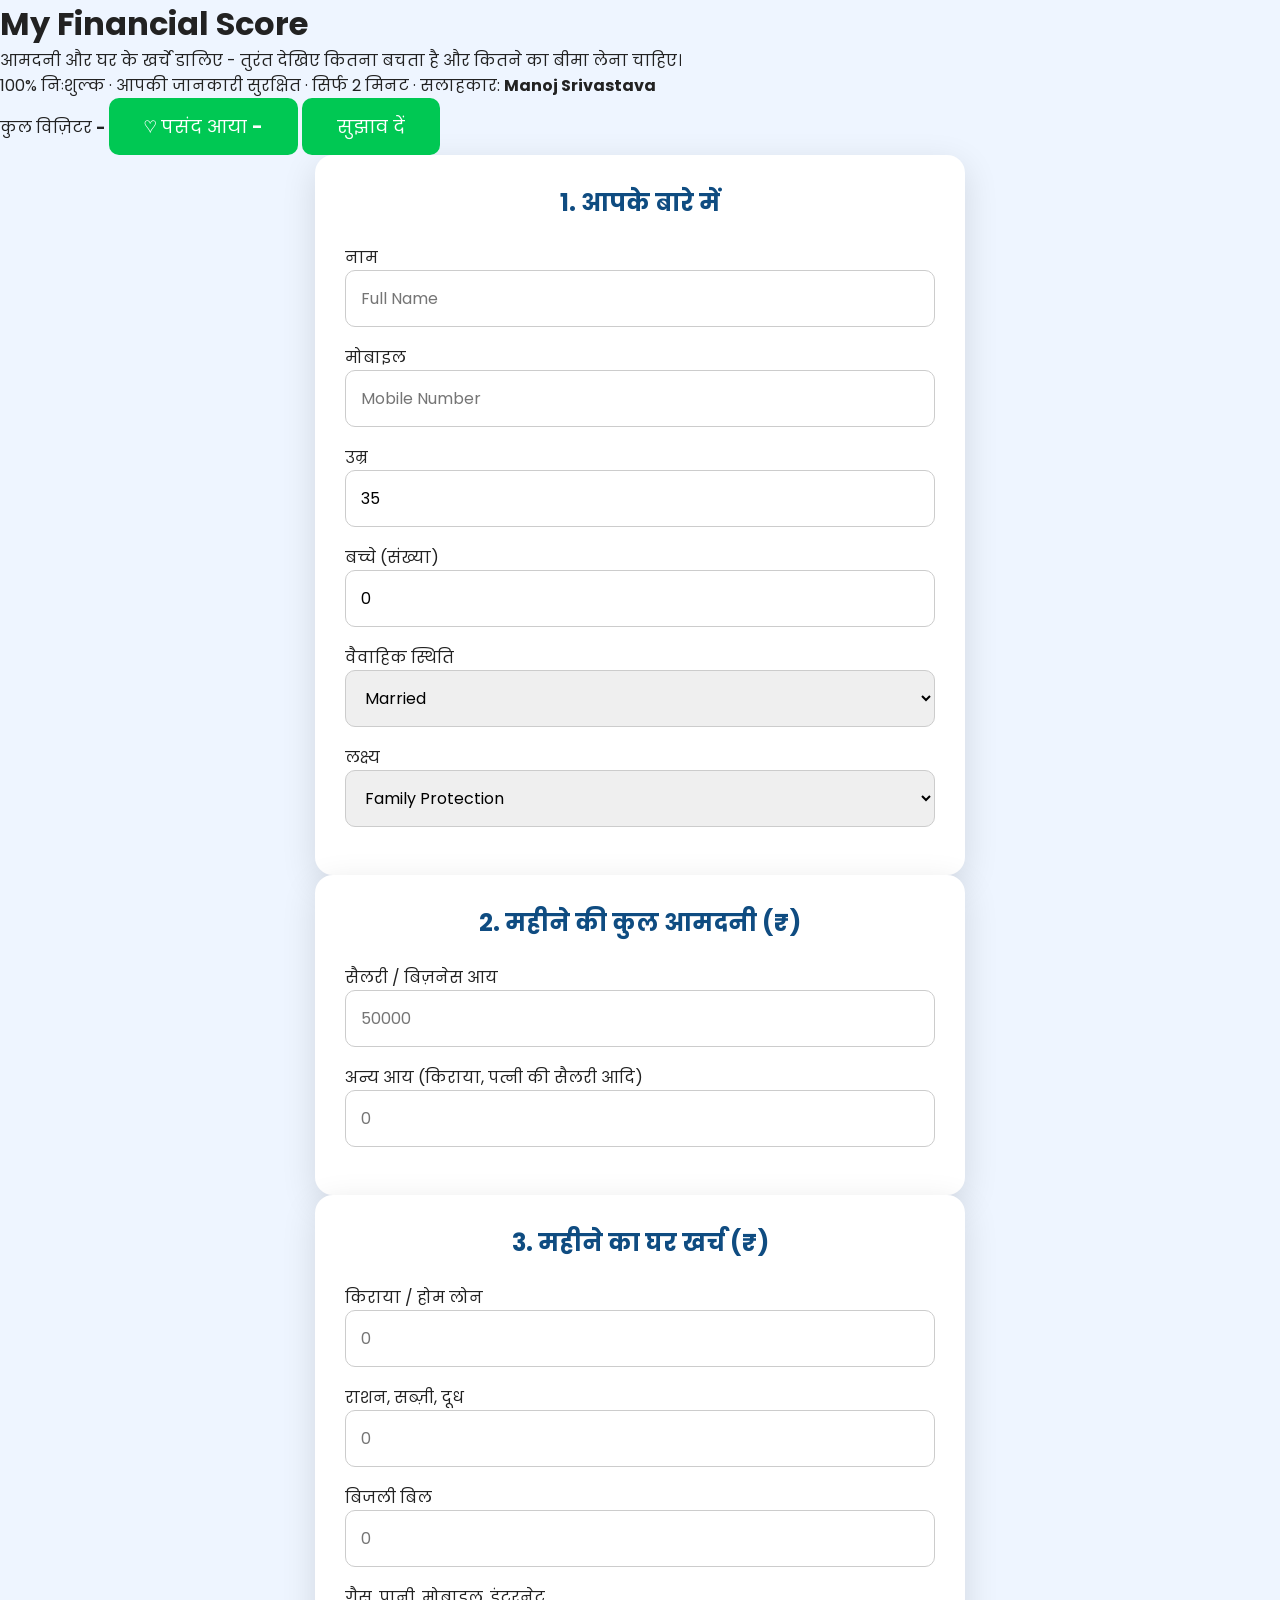
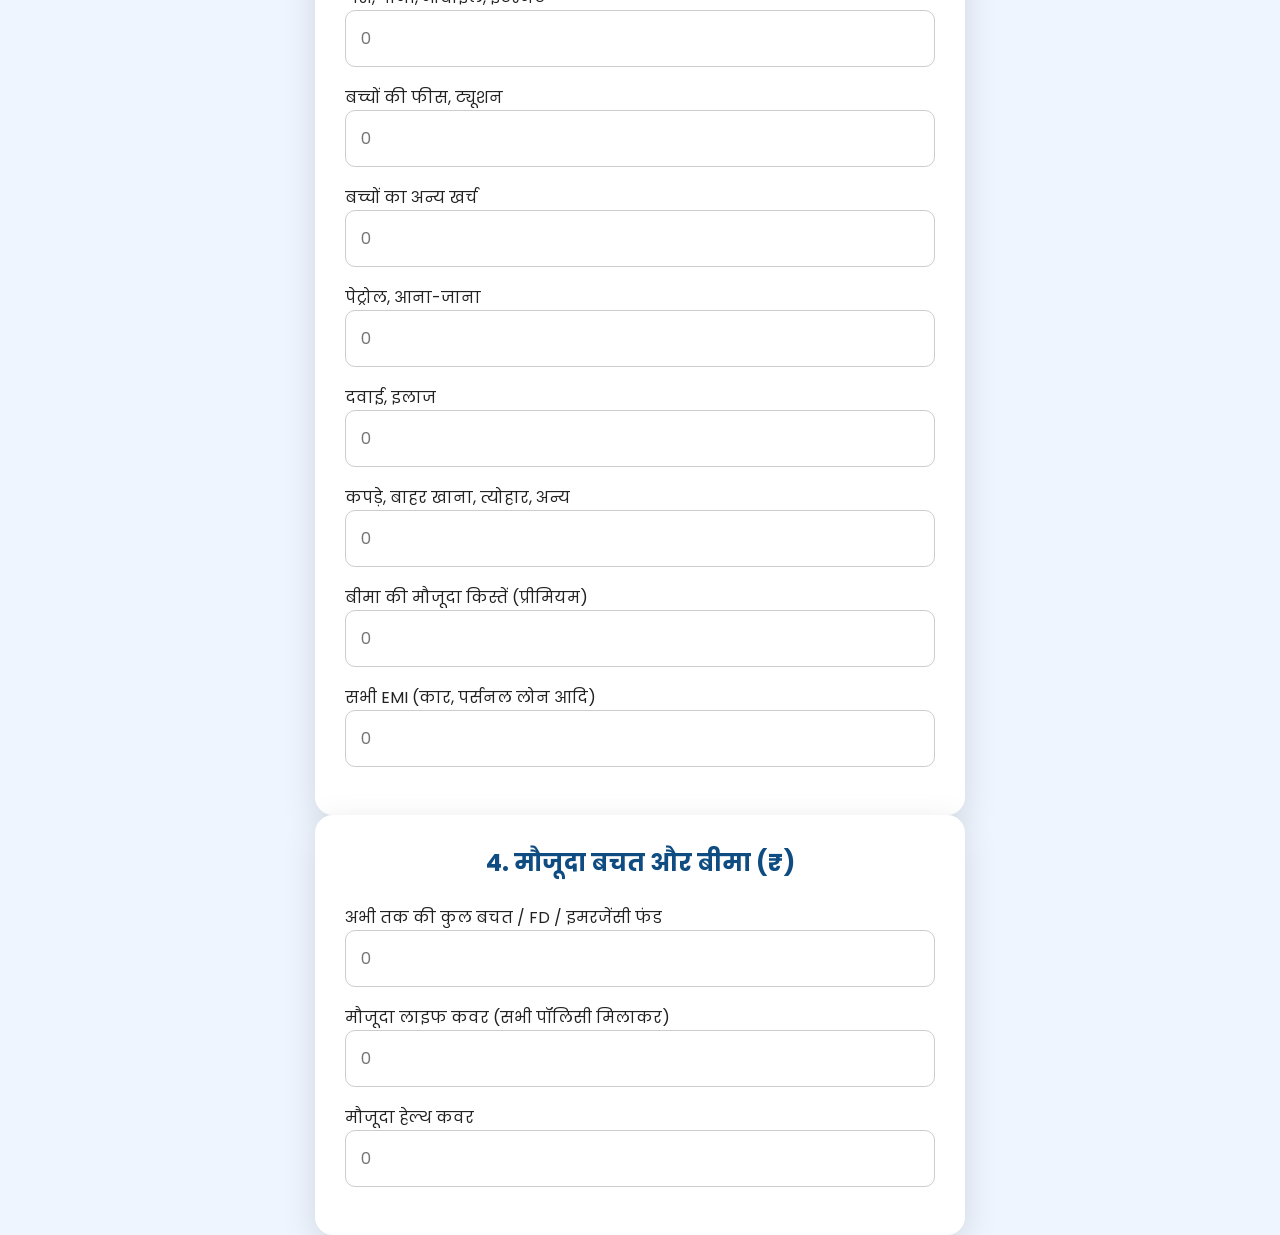
==== index.html @ 3afbc586 "Update index.html" ====
<!DOCTYPE html>
<html lang="hi">
<head>
<!-- Google Tag Manager -->
<script>(function(w,d,s,l,i){w[l]=w[l]||[];w[l].push({'gtm.start':
new Date().getTime(),event:'gtm.js'});var f=d.getElementsByTagName(s)[0],
j=d.createElement(s),dl=l!='dataLayer'?'&l='+l:'';j.async=true;j.src=
'https://www.googletagmanager.com/gtm.js?id='+i+dl;f.parentNode.insertBefore(j,f);
})(window,document,'script','dataLayer','GTM-PJG57GTJ');</script>
<!-- End Google Tag Manager -->
<meta charset="UTF-8">
<meta name="viewport" content="width=device-width, initial-scale=1.0">
<title>Family Budget &amp; Insurance Calculator | MyFinancialScore | Free Financial Score</title>
<meta name="description" content="Free family budget and insurance calculator. Enter income and monthly expenses to instantly see your savings, financial score and how much insurance cover you need.">
<meta name="keywords" content="Financial Score Calculator, Family Budget Calculator, Insurance Calculator, Term Insurance Cover, LIC Advisor, Manoj Srivastava, MyFinancialScore">
<meta name="author" content="Manoj Srivastava">
<meta name="robots" content="index,follow">
<link rel="canonical" href="https://manojkumarsrivastava.github.io/MyFinancialScore/">
<link rel="icon" type="image/x-icon" href="favicon.ico">
<link rel="apple-touch-icon" href="favicon-192.png">
<link rel="manifest" href="manifest.json">
<meta name="theme-color" content="#0B3D91">
<meta property="og:title" content="MyFinancialScore | Family Budget &amp; Insurance Calculator">
<meta property="og:description" content="आमदनी और खर्चे डालिए - तुरंत जानिए कितना बचता है और कितने का बीमा लेना चाहिए।">
<meta property="og:image" content="https://manojkumarsrivastava.github.io/MyFinancialScore/preview.jpg">
<meta property="og:url" content="https://manojkumarsrivastava.github.io/MyFinancialScore/">
<meta property="og:type" content="website">
<meta name="twitter:card" content="summary_large_image">
<meta name="twitter:title" content="MyFinancialScore">
<meta name="twitter:description" content="Know your Financial Score instantly">
<meta name="twitter:image" content="https://manojkumarsrivastava.github.io/MyFinancialScore/preview.jpg">
<link rel="stylesheet" href="style.css">
<link rel="preconnect" href="https://fonts.googleapis.com">
<link rel="preconnect" href="https://fonts.gstatic.com" crossorigin>
<link href="https://fonts.googleapis.com/css2?family=Poppins:wght@400;500;600;700&display=swap" rel="stylesheet">
<script type="application/ld+json">
{"@context":"https://schema.org","@type":"WebSite","name":"MyFinancialScore","url":"https://manojkumarsrivastava.github.io/MyFinancialScore/","description":"Family budget and insurance calculator with instant financial score.","publisher":{"@type":"Person","name":"Manoj Srivastava"}}
</script>
</head>
<body>
<noscript><iframe src="https://www.googletagmanager.com/ns.html?id=GTM-PJG57GTJ" height="0" width="0" style="display:none;visibility:hidden"></iframe></noscript>

<header class="top">
  <div class="wrap">
    <h1>My Financial Score</h1>
    <p>आमदनी और घर के खर्चे डालिए - तुरंत देखिए कितना बचता है और कितने का बीमा लेना चाहिए।</p>
    <p class="trust">100% निःशुल्क · आपकी जानकारी सुरक्षित · सिर्फ 2 मिनट · सलाहकार: <b id="advisorHeroName">Manoj Srivastava</b></p>
    <div class="stats">
      <span class="pill" title="कुल विज़िटर"><i class="dot"></i>कुल विज़िटर <b id="visitCount">-</b></span>
      <button type="button" class="pill like" id="likeBtn" aria-pressed="false"><span id="likeIcon">♡</span> पसंद आया <b id="likeCount">-</b></button>
      <button type="button" class="pill" id="sugBtn" aria-expanded="false" aria-controls="sugBox">सुझाव दें</button>
    </div>
    <div class="sug" id="sugBox" hidden>
      <textarea id="sugText" rows="3" placeholder="आपका सुझाव या सुधार की बात लिखिए..."></textarea>
      <button type="button" class="btn" id="sugSend">WhatsApp पर सुझाव भेजें</button>
    </div>
  </div>
</header>

<main class="wrap grid">
  <section class="inputs" aria-label="Calculator">

    <div class="card">
      <h2>1. आपके बारे में</h2>
      <div class="row2">
        <label>नाम<input type="text" id="name" placeholder="Full Name"></label>
        <label>मोबाइल<input type="tel" id="mobile" placeholder="Mobile Number" inputmode="numeric"></label>
        <label>उम्र<input type="number" id="age" class="calc" placeholder="30" min="18" max="70" value="35"></label>
        <label>बच्चे (संख्या)<input type="number" id="children" class="calc" min="0" max="10" value="0"></label>
        <label>वैवाहिक स्थिति
          <select id="married" class="calc"><option value="Married">Married</option><option value="Unmarried">Unmarried</option></select>
        </label>
        <label>लक्ष्य
          <select id="goal">
            <option>Family Protection</option><option>Child Education</option><option>Retirement</option><option>Wealth Creation</option><option>Tax Saving</option>
          </select>
        </label>
      </div>
    </div>

    <div class="card">
      <h2>2. महीने की कुल आमदनी (₹)</h2>
      <div class="row2">
        <label>सैलरी / बिज़नेस आय<input type="number" id="income" class="calc" inputmode="numeric" placeholder="50000"></label>
        <label>अन्य आय (किराया, पत्नी की सैलरी आदि)<input type="number" id="income2" class="calc" inputmode="numeric" placeholder="0"></label>
      </div>
    </div>

    <div class="card">
      <h2>3. महीने का घर खर्च (₹)</h2>
      <div class="row2">
        <label>किराया / होम लोन<input type="number" class="calc exp" placeholder="0"></label>
        <label>राशन, सब्ज़ी, दूध<input type="number" class="calc exp" placeholder="0"></label>
        <label>बिजली बिल<input type="number" class="calc exp" placeholder="0"></label>
        <label>गैस, पानी, मोबाइल, इंटरनेट<input type="number" class="calc exp" placeholder="0"></label>
        <label>बच्चों की फीस, ट्यूशन<input type="number" class="calc exp" placeholder="0"></label>
        <label>बच्चों का अन्य खर्च<input type="number" class="calc exp" placeholder="0"></label>
        <label>पेट्रोल, आना-जाना<input type="number" class="calc exp" placeholder="0"></label>
        <label>दवाई, इलाज<input type="number" class="calc exp" placeholder="0"></label>
        <label>कपड़े, बाहर खाना, त्योहार, अन्य<input type="number" class="calc exp" placeholder="0"></label>
        <label>बीमा की मौजूदा किस्तें (प्रीमियम)<input type="number" class="calc exp" id="curPremium" placeholder="0"></label>
        <label class="emi">सभी EMI (कार, पर्सनल लोन आदि)<input type="number" id="emi" class="calc exp" placeholder="0"></label>
      </div>
    </div>

    <div class="card">
      <h2>4. मौजूदा बचत और बीमा (₹)</h2>
      <div class="row2">
        <label>अभी तक की कुल बचत / FD / इमरजेंसी फंड<input type="number" id="savings" class="calc" placeholder="0"></label>
        <label>मौजूदा लाइफ कवर (सभी पॉलिसी मिलाकर)<input type="number" id="curCover" class="calc" placeholder="0"></label>
        <label>मौजूदा हेल्थ कवर<input type="number" id="curHealth" class="calc" placeholder="0"></label>
      </div>
    </div>
  </section>

  <aside class="result" id="result" aria-live="polite">
    <div class="panel">
      <p class="lbl">हर महीने बचत (आमदनी - खर्च)</p>
      <p class="big" id="surplus">₹0</p>
      <p class="sub" id="surplusSub">आमदनी डालते ही यहाँ तुरंत नतीजा दिखेगा</p>

      <div class="bar"><span id="barExp"></span><span id="barEmi"></span><span id="barSave"></span></div>
      <ul class="legend">
        <li><i class="d1"></i>खर्च <b id="pExp">0%</b></li>
        <li><i class="d2"></i>EMI <b id="pEmi">0%</b></li>
        <li><i class="d3"></i>बचत <b id="pSave">0%</b></li>
      </ul>

      <div class="score">
        <div class="ring"><svg viewBox="0 0 120 120"><circle cx="60" cy="60" r="52" class="bg"/><circle cx="60" cy="60" r="52" class="fg" id="ring"/></svg><b id="score">0</b></div>
        <div><p class="lbl">Financial Score</p><p id="grade" class="gr">-</p></div>
      </div>

      <h3>आपके लिए सुझाव</h3>
      <dl class="rec">
        <div><dt>Term (लाइफ) कवर ज़रूरी</dt><dd id="needCover">-</dd></div>
        <div><dt>इसमें और लेना बाकी</dt><dd id="gapCover">-</dd></div>
        <div><dt>हेल्थ कवर सुझाव</dt><dd id="needHealth">-</dd></div>
        <div><dt>बीमा पर महीने का सुरक्षित बजट</dt><dd id="budget">-</dd></div>
        <div><dt>इमरजेंसी फंड लक्ष्य (6 महीने)</dt><dd id="emerg">-</dd></div>
        <div><dt>EMI बोझ (आमदनी का)</dt><dd id="emiPct">-</dd></div>
      </dl>

      <ul class="tips" id="tips"></ul>

      <a id="whatsappBtn" class="btn" target="_blank" rel="noopener">WhatsApp पर पूरी रिपोर्ट पाएँ</a>
      <a id="callBtn" class="btn ghost" href="#">Call <span id="advisorName">Manoj Srivastava</span></a>
      <p class="note">यह एक अनुमानित गणना है, अंतिम सलाह नहीं। सही योजना के लिए सलाहकार से बात करें।</p>
    </div>
  </aside>
</main>

<script src="script.js"></script>
</body>
</html>
---- style.css ----
*{
margin:0;
padding:0;
box-sizing:border-box;
font-family:'Poppins',sans-serif;
}

body{
background:#eef5ff;
color:#222;
overflow-x:hidden;
}

/* HERO */

.hero{
min-height:100vh;
background:linear-gradient(135deg,#0f4c81,#1c7ed6);
display:flex;
justify-content:center;
align-items:center;
text-align:center;
padding:40px 20px;
}

.overlay{
background:rgba(255,255,255,.12);
backdrop-filter:blur(12px);
padding:40px;
border-radius:20px;
max-width:700px;
width:100%;
box-shadow:0 15px 40px rgba(0,0,0,.2);
}

.hero h1{
font-size:52px;
color:#fff;
margin-bottom:10px;
}

.hero h2{
color:#fff;
font-size:26px;
margin-bottom:20px;
font-weight:500;
}

.hero p{
color:#f2f2f2;
font-size:18px;
margin-bottom:30px;
line-height:1.6;
}

button{
background:#00c853;
color:#fff;
padding:15px 35px;
border:none;
border-radius:10px;
font-size:18px;
cursor:pointer;
transition:.3s;
}

button:hover{
background:#009624;
transform:translateY(-2px);
}

/* FORM */

.formSection{
display:none;
padding:40px 15px;
}

.card{
max-width:650px;
margin:auto;
background:#fff;
padding:30px;
border-radius:18px;
box-shadow:0 10px 35px rgba(0,0,0,.12);
}

.card h2{
text-align:center;
margin-bottom:25px;
color:#0f4c81;
}

.progress{
width:100%;
height:10px;
background:#ddd;
border-radius:30px;
margin-bottom:25px;
overflow:hidden;
}

.bar{
width:0%;
height:100%;
background:#00c853;
transition:.5s;
}

input,
select{
width:100%;
padding:15px;
margin-bottom:18px;
border:1px solid #ccc;
border-radius:10px;
font-size:16px;
}

/* LOADING */

#loading{
display:none;
text-align:center;
padding:90px 20px;
}

.loader{
width:70px;
height:70px;
margin:auto;
border:8px solid #ddd;
border-top:8px solid #0f4c81;
border-radius:50%;
animation:spin 1s linear infinite;
}

@keyframes spin{

100%{
transform:rotate(360deg);
}

}

#loading h2{
margin-top:25px;
color:#0f4c81;
}

/* RESULT */

#result{
display:none;
padding:50px 15px;
}

.resultCard{
max-width:700px;
margin:auto;
background:#fff;
padding:35px;
border-radius:18px;
box-shadow:0 15px 35px rgba(0,0,0,.12);
text-align:center;
}

/* ===== Animated Score Circle ===== */

.scoreCircle{
    position:relative;
    width:180px;
    height:180px;
    margin:30px auto;
}

.scoreCircle svg{
    width:180px;
    height:180px;
    display:block;
    overflow:visible;
    transform:rotate(-90deg);
}

.bg-circle{
    fill:transparent;
    stroke:#e5e7eb;
    stroke-width:12;
}

.progress-circle{
    fill:transparent;
    stroke:#00c853;
    stroke-width:12;
    stroke-linecap:round;

    stroke-dasharray:471.24;
    stroke-dashoffset:471.24;

    transition:stroke-dashoffset 1.5s ease;
}

.scoreText{
    position:absolute;
    top:50%;
    left:50%;
    transform:translate(-50%,-50%);
    font-size:48px;
    font-weight:bold;
    color:#00c853;
}

#grade{
color:#0f4c81;
margin-bottom:25px;
}

.report p{
font-size:18px;
padding:12px;
background:#f7f9fc;
margin:10px 0;
border-radius:8px;
}

#whatsappBtn{
display:inline-block;
margin-top:25px;
background:#25D366;
color:#fff;
padding:15px 30px;
border-radius:10px;
text-decoration:none;
font-weight:600;
}

.resultCard a:last-child{
display:inline-block;
margin-top:18px;
color:#0f4c81;
font-weight:bold;
text-decoration:none;
}

@media(max-width:768px){

.hero h1{
font-size:38px;
}

.hero h2{
font-size:22px;
}

.card,
.resultCard{
padding:20px 15px;
}

.scoreCircle{
width:160px;
height:160px;
}

.scoreCircle svg{
    width:100%;
    height:100%;
    overflow:visible;
    transform:rotate(-90deg);
}

.scoreText{
font-size:42px;
}

button{
width:100%;
}

}
/* AI Advisor Card */

.aiCard{

margin-top:25px;

padding:22px;

border-radius:18px;

background:linear-gradient(135deg,#6a11cb,#8e44ad);

color:#fff;

box-shadow:0 10px 25px rgba(0,0,0,.25);

text-align:left;

animation:fadeUp .8s ease;

}

.aiCard h3{

font-size:24px;

margin-bottom:15px;

text-align:center;

}

.aiCard p{

font-size:17px;

line-height:1.8;

margin:0;

}

@keyframes fadeUp{

from{

opacity:0;

transform:translateY(30px);

}

to{

opacity:1;

transform:translateY(0);

}

}
.about-box{

max-width:700px;

margin:25px auto;

padding:18px;

background:rgba(255,255,255,0.12);

border-radius:15px;

border:1px solid rgba(255,255,255,.25);

color:#fff;

line-height:1.7;

font-size:17px;

}

.about-box h3{

color:#FFD700;

font-size:26px;

font-weight:700;

text-align:center;

margin-bottom:15px;

}

.about-box p{

font-size:18px;

line-height:1.8;

text-align:center;

}
/* ================= MOBILE RESPONSIVE ================= */
/* ================= MOBILE ================= */

@media (max-width:768px){

.hero{
    min-height:100vh;
    padding:100px 15px 40px;
}

.overlay{
    width:100%;
    padding:25px 18px;
}

.hero h1{
    font-size:42px;
    line-height:1.2;
}

.hero h2{
    font-size:22px;
    line-height:1.4;
}

.hero p{
    font-size:18px;
    line-height:1.6;
}

.about-box{
    margin:20px auto;
    padding:15px;
}

.about-box h3{
    font-size:22px;
}

.about-box p{
    font-size:17px;
    line-height:1.7;
}

.card,
.resultCard{
    padding:20px 15px;
}

.scoreCircle{
    width:160px;
    height:160px;
}

.scoreText{
    font-size:40px;
}

button{
    width:100%;
    max-width:320px;
}

}
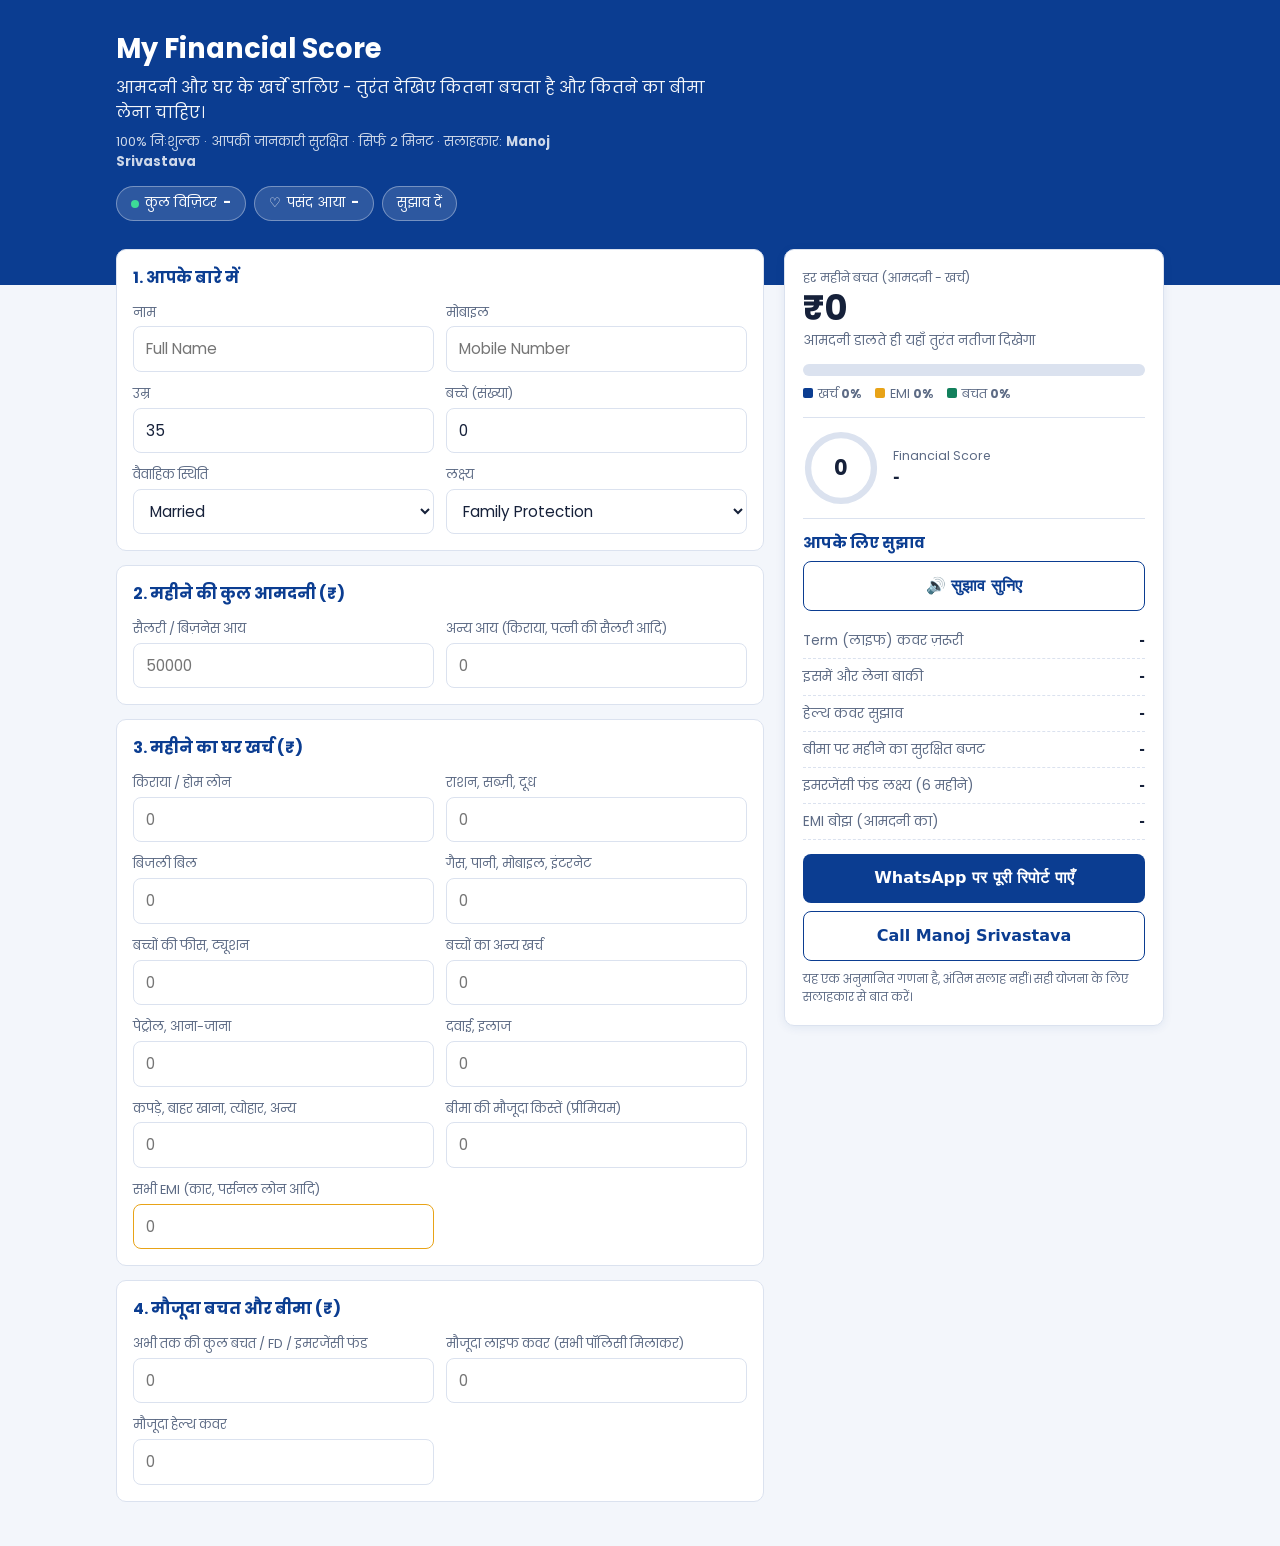
==== commit a1df433e: "Update index.html" ====
--- a/index.html
+++ b/index.html
@@ -132,6 +132,7 @@
       </div>
 
       <h3>आपके लिए सुझाव</h3>
+<button type="button" class="btn ghost" id="speakBtn" style="margin:0 0 12px">🔊 सुझाव सुनिए</button>
       <dl class="rec">
         <div><dt>Term (लाइफ) कवर ज़रूरी</dt><dd id="needCover">-</dd></div>
         <div><dt>इसमें और लेना बाकी</dt><dd id="gapCover">-</dd></div>
@@ -151,5 +152,33 @@
 </main>
 
 <script src="script.js"></script>
+<script>
+(function(){
+  var b=document.getElementById('speakBtn');
+  if(!b)return;
+  if(!('speechSynthesis' in window)){b.style.display='none';return;}
+  function t(id){var e=document.getElementById(id);return e?e.textContent.trim():'';}
+  function build(){
+    var p=[];
+    document.querySelectorAll('#result dl.rec > div').forEach(function(d){
+      var k=d.querySelector('dt'),v=d.querySelector('dd');
+      if(k&&v&&v.textContent.trim()!=='-')p.push(k.textContent.trim()+' '+v.textContent.trim()+'।');
+    });
+    document.querySelectorAll('#tips li').forEach(function(li){p.push(li.textContent.trim());});
+    return p.join(' ').replace(/₹/g,'रुपये ').replace(/%/g,' प्रतिशत').replace(/EMI/g,'ईएमआई');
+  }
+  b.addEventListener('click',function(){
+    var ss=window.speechSynthesis;
+    if(ss.speaking){ss.cancel();b.textContent='🔊 सुझाव सुनिए';return;}
+    var u=new SpeechSynthesisUtterance(build());
+    u.lang='hi-IN';u.rate=0.95;
+    var v=ss.getVoices().filter(function(x){return x.lang&&x.lang.toLowerCase().indexOf('hi')===0;})[0];
+    if(v)u.voice=v;
+    u.onend=u.onerror=function(){b.textContent='🔊 सुझाव सुनिए';};
+    b.textContent='⏹ रोकिए';
+    ss.speak(u);
+  });
+})();
+</script>
 </body>
 </html>
--- a/style.css
+++ b/style.css
@@ -1,450 +1,61 @@
-*{
-margin:0;
-padding:0;
-box-sizing:border-box;
-font-family:'Poppins',sans-serif;
-}
-
-body{
-background:#eef5ff;
-color:#222;
-overflow-x:hidden;
-}
-
-/* HERO */
-
-.hero{
-min-height:100vh;
-background:linear-gradient(135deg,#0f4c81,#1c7ed6);
-display:flex;
-justify-content:center;
-align-items:center;
-text-align:center;
-padding:40px 20px;
-}
-
-.overlay{
-background:rgba(255,255,255,.12);
-backdrop-filter:blur(12px);
-padding:40px;
-border-radius:20px;
-max-width:700px;
-width:100%;
-box-shadow:0 15px 40px rgba(0,0,0,.2);
-}
-
-.hero h1{
-font-size:52px;
-color:#fff;
-margin-bottom:10px;
-}
-
-.hero h2{
-color:#fff;
-font-size:26px;
-margin-bottom:20px;
-font-weight:500;
-}
-
-.hero p{
-color:#f2f2f2;
-font-size:18px;
-margin-bottom:30px;
-line-height:1.6;
-}
-
-button{
-background:#00c853;
-color:#fff;
-padding:15px 35px;
-border:none;
-border-radius:10px;
-font-size:18px;
-cursor:pointer;
-transition:.3s;
-}
-
-button:hover{
-background:#009624;
-transform:translateY(-2px);
-}
-
-/* FORM */
-
-.formSection{
-display:none;
-padding:40px 15px;
-}
-
-.card{
-max-width:650px;
-margin:auto;
-background:#fff;
-padding:30px;
-border-radius:18px;
-box-shadow:0 10px 35px rgba(0,0,0,.12);
-}
-
-.card h2{
-text-align:center;
-margin-bottom:25px;
-color:#0f4c81;
-}
-
-.progress{
-width:100%;
-height:10px;
-background:#ddd;
-border-radius:30px;
-margin-bottom:25px;
-overflow:hidden;
-}
-
-.bar{
-width:0%;
-height:100%;
-background:#00c853;
-transition:.5s;
-}
-
-input,
-select{
-width:100%;
-padding:15px;
-margin-bottom:18px;
-border:1px solid #ccc;
-border-radius:10px;
-font-size:16px;
-}
-
-/* LOADING */
-
-#loading{
-display:none;
-text-align:center;
-padding:90px 20px;
-}
-
-.loader{
-width:70px;
-height:70px;
-margin:auto;
-border:8px solid #ddd;
-border-top:8px solid #0f4c81;
-border-radius:50%;
-animation:spin 1s linear infinite;
-}
-
-@keyframes spin{
-
-100%{
-transform:rotate(360deg);
-}
-
-}
-
-#loading h2{
-margin-top:25px;
-color:#0f4c81;
-}
-
-/* RESULT */
-
-#result{
-display:none;
-padding:50px 15px;
-}
-
-.resultCard{
-max-width:700px;
-margin:auto;
-background:#fff;
-padding:35px;
-border-radius:18px;
-box-shadow:0 15px 35px rgba(0,0,0,.12);
-text-align:center;
-}
-
-/* ===== Animated Score Circle ===== */
-
-.scoreCircle{
-    position:relative;
-    width:180px;
-    height:180px;
-    margin:30px auto;
-}
-
-.scoreCircle svg{
-    width:180px;
-    height:180px;
-    display:block;
-    overflow:visible;
-    transform:rotate(-90deg);
-}
-
-.bg-circle{
-    fill:transparent;
-    stroke:#e5e7eb;
-    stroke-width:12;
-}
-
-.progress-circle{
-    fill:transparent;
-    stroke:#00c853;
-    stroke-width:12;
-    stroke-linecap:round;
-
-    stroke-dasharray:471.24;
-    stroke-dashoffset:471.24;
-
-    transition:stroke-dashoffset 1.5s ease;
-}
-
-.scoreText{
-    position:absolute;
-    top:50%;
-    left:50%;
-    transform:translate(-50%,-50%);
-    font-size:48px;
-    font-weight:bold;
-    color:#00c853;
-}
-
-#grade{
-color:#0f4c81;
-margin-bottom:25px;
-}
-
-.report p{
-font-size:18px;
-padding:12px;
-background:#f7f9fc;
-margin:10px 0;
-border-radius:8px;
-}
-
-#whatsappBtn{
-display:inline-block;
-margin-top:25px;
-background:#25D366;
-color:#fff;
-padding:15px 30px;
-border-radius:10px;
-text-decoration:none;
-font-weight:600;
-}
-
-.resultCard a:last-child{
-display:inline-block;
-margin-top:18px;
-color:#0f4c81;
-font-weight:bold;
-text-decoration:none;
-}
-
-@media(max-width:768px){
-
-.hero h1{
-font-size:38px;
-}
-
-.hero h2{
-font-size:22px;
-}
-
-.card,
-.resultCard{
-padding:20px 15px;
-}
-
-.scoreCircle{
-width:160px;
-height:160px;
-}
-
-.scoreCircle svg{
-    width:100%;
-    height:100%;
-    overflow:visible;
-    transform:rotate(-90deg);
-}
-
-.scoreText{
-font-size:42px;
-}
-
-button{
-width:100%;
-}
-
-}
-/* AI Advisor Card */
-
-.aiCard{
-
-margin-top:25px;
-
-padding:22px;
-
-border-radius:18px;
-
-background:linear-gradient(135deg,#6a11cb,#8e44ad);
-
-color:#fff;
-
-box-shadow:0 10px 25px rgba(0,0,0,.25);
-
-text-align:left;
-
-animation:fadeUp .8s ease;
-
-}
-
-.aiCard h3{
-
-font-size:24px;
-
-margin-bottom:15px;
-
-text-align:center;
-
-}
-
-.aiCard p{
-
-font-size:17px;
-
-line-height:1.8;
-
-margin:0;
-
-}
-
-@keyframes fadeUp{
-
-from{
-
-opacity:0;
-
-transform:translateY(30px);
-
-}
-
-to{
-
-opacity:1;
-
-transform:translateY(0);
-
-}
-
-}
-.about-box{
-
-max-width:700px;
-
-margin:25px auto;
-
-padding:18px;
-
-background:rgba(255,255,255,0.12);
-
-border-radius:15px;
-
-border:1px solid rgba(255,255,255,.25);
-
-color:#fff;
-
-line-height:1.7;
-
-font-size:17px;
-
-}
-
-.about-box h3{
-
-color:#FFD700;
-
-font-size:26px;
-
-font-weight:700;
-
-text-align:center;
-
-margin-bottom:15px;
-
-}
-
-.about-box p{
-
-font-size:18px;
-
-line-height:1.8;
-
-text-align:center;
-
-}
-/* ================= MOBILE RESPONSIVE ================= */
-/* ================= MOBILE ================= */
-
-@media (max-width:768px){
-
-.hero{
-    min-height:100vh;
-    padding:100px 15px 40px;
-}
-
-.overlay{
-    width:100%;
-    padding:25px 18px;
-}
-
-.hero h1{
-    font-size:42px;
-    line-height:1.2;
-}
-
-.hero h2{
-    font-size:22px;
-    line-height:1.4;
-}
-
-.hero p{
-    font-size:18px;
-    line-height:1.6;
-}
-
-.about-box{
-    margin:20px auto;
-    padding:15px;
-}
-
-.about-box h3{
-    font-size:22px;
-}
-
-.about-box p{
-    font-size:17px;
-    line-height:1.7;
-}
-
-.card,
-.resultCard{
-    padding:20px 15px;
-}
-
-.scoreCircle{
-    width:160px;
-    height:160px;
-}
-
-.scoreText{
-    font-size:40px;
-}
-
-button{
-    width:100%;
-    max-width:320px;
-}
-
-}
+:root{--navy:#0B3D91;--ink:#16213a;--mute:#5d6b85;--line:#dbe2ef;--bg:#f3f6fb;--card:#fff;--ok:#12805c;--warn:#c27a00;--bad:#c23b3b;--gold:#e8a317}
+*{box-sizing:border-box}
+html{scroll-behavior:smooth}
+body{margin:0;font-family:Poppins,system-ui,sans-serif;background:var(--bg);color:var(--ink);line-height:1.55}
+.wrap{max-width:1080px;margin:0 auto;padding:0 16px}
+.top{background:var(--navy);color:#fff;padding:28px 0 64px}
+.top h1{margin:0 0 6px;font-size:1.7rem}
+.top p{margin:0 0 6px;max-width:60ch;opacity:.95}
+.top .trust{font-size:.82rem;opacity:.8}
+.grid{display:grid;grid-template-columns:1fr 380px;gap:20px;margin-top:-36px;padding-bottom:30px;align-items:start}
+.card{background:var(--card);border:1px solid var(--line);border-radius:10px;padding:16px;margin:0 0 14px}
+.card h2{margin:0 0 12px;font-size:1rem;color:var(--navy)}
+.row2{display:grid;grid-template-columns:1fr 1fr;gap:12px}
+label{display:flex;flex-direction:column;font-size:.8rem;color:var(--mute);gap:4px}
+input,select{font:inherit;font-size:.95rem;padding:10px 12px;border:1px solid var(--line);border-radius:8px;background:#fff;color:var(--ink);width:100%}
+input:focus,select:focus,.btn:focus-visible{outline:2px solid var(--navy);outline-offset:1px}
+.emi input{border-color:var(--gold)}
+.result{position:sticky;top:12px}
+.panel{background:var(--card);border:1px solid var(--line);border-radius:10px;padding:18px;box-shadow:0 2px 10px rgba(11,61,145,.08)}
+.lbl{margin:0;font-size:.78rem;color:var(--mute)}
+.big{margin:0;font-size:2.2rem;font-weight:700;line-height:1.2}
+.big.pos{color:var(--ok)}.big.neg{color:var(--bad)}
+.sub{margin:2px 0 12px;font-size:.82rem;color:var(--mute)}
+.bar{display:flex;height:12px;border-radius:6px;overflow:hidden;background:var(--line)}
+.bar span{display:block;height:100%;transition:width .35s}
+#barExp,.d1{background:var(--navy)}#barEmi,.d2{background:var(--gold)}#barSave,.d3{background:var(--ok)}
+.legend{display:flex;gap:14px;list-style:none;padding:0;margin:8px 0 14px;font-size:.78rem;color:var(--mute)}
+.legend i{display:inline-block;width:10px;height:10px;border-radius:2px;margin-right:5px}
+.score{display:flex;align-items:center;gap:14px;border-top:1px solid var(--line);border-bottom:1px solid var(--line);padding:12px 0;margin-bottom:12px}
+.ring{position:relative;width:76px;height:76px;flex:none}
+.ring svg{transform:rotate(-90deg)}
+.ring circle{fill:none;stroke-width:10}
+.ring .bg{stroke:var(--line)}
+.ring .fg{stroke:var(--navy);stroke-linecap:round;stroke-dasharray:327;stroke-dashoffset:327;transition:stroke-dashoffset .5s,stroke .3s}
+.ring b{position:absolute;inset:0;display:grid;place-items:center;font-size:1.3rem}
+.gr{margin:0;font-weight:600}
+h3{margin:0 0 6px;font-size:.95rem;color:var(--navy)}
+.rec{margin:0 0 10px}
+.rec div{display:flex;justify-content:space-between;gap:10px;padding:7px 0;border-bottom:1px dashed var(--line);font-size:.85rem}
+.rec dt{color:var(--mute)}
+.rec dd{margin:0;font-weight:600;text-align:right}
+.tips{padding-left:18px;margin:10px 0 14px;font-size:.83rem}
+.tips li{margin-bottom:4px}
+.btn{display:block;width:100%;text-align:center;text-decoration:none;font:inherit;font-weight:600;padding:12px;border:0;border-radius:8px;background:var(--navy);color:#fff;cursor:pointer;margin-top:8px}
+.btn.ghost{background:#fff;color:var(--navy);border:1px solid var(--navy)}
+.note{font-size:.72rem;color:var(--mute);margin:10px 0 0}
+@media(max-width:860px){.grid{grid-template-columns:1fr}.result{position:static}}
+@media(max-width:480px){.row2{grid-template-columns:1fr}.top h1{font-size:1.4rem}}
+@media(prefers-reduced-motion:reduce){*{transition:none!important}}
+.stats{display:flex;flex-wrap:wrap;gap:8px;margin-top:14px}
+.pill{display:inline-flex;align-items:center;gap:6px;font:inherit;font-size:.82rem;color:#fff;background:rgba(255,255,255,.14);border:1px solid rgba(255,255,255,.35);border-radius:999px;padding:6px 14px;cursor:pointer}
+.pill:hover{background:rgba(255,255,255,.24)}
+.pill:focus-visible{outline:2px solid #fff;outline-offset:2px}
+.pill.liked{background:#fff;color:var(--navy)}
+.stats span.pill{cursor:default}
+.dot{width:8px;height:8px;border-radius:50%;background:#3ddc97;animation:pulse 1.8s infinite}
+@keyframes pulse{50%{opacity:.35}}
+.sug{max-width:520px;margin-top:10px}
+.sug[hidden]{display:none}
+.sug textarea{font:inherit;width:100%;padding:10px 12px;border-radius:8px;border:0;resize:vertical}
+.sug .btn{background:var(--gold);color:#16213a}
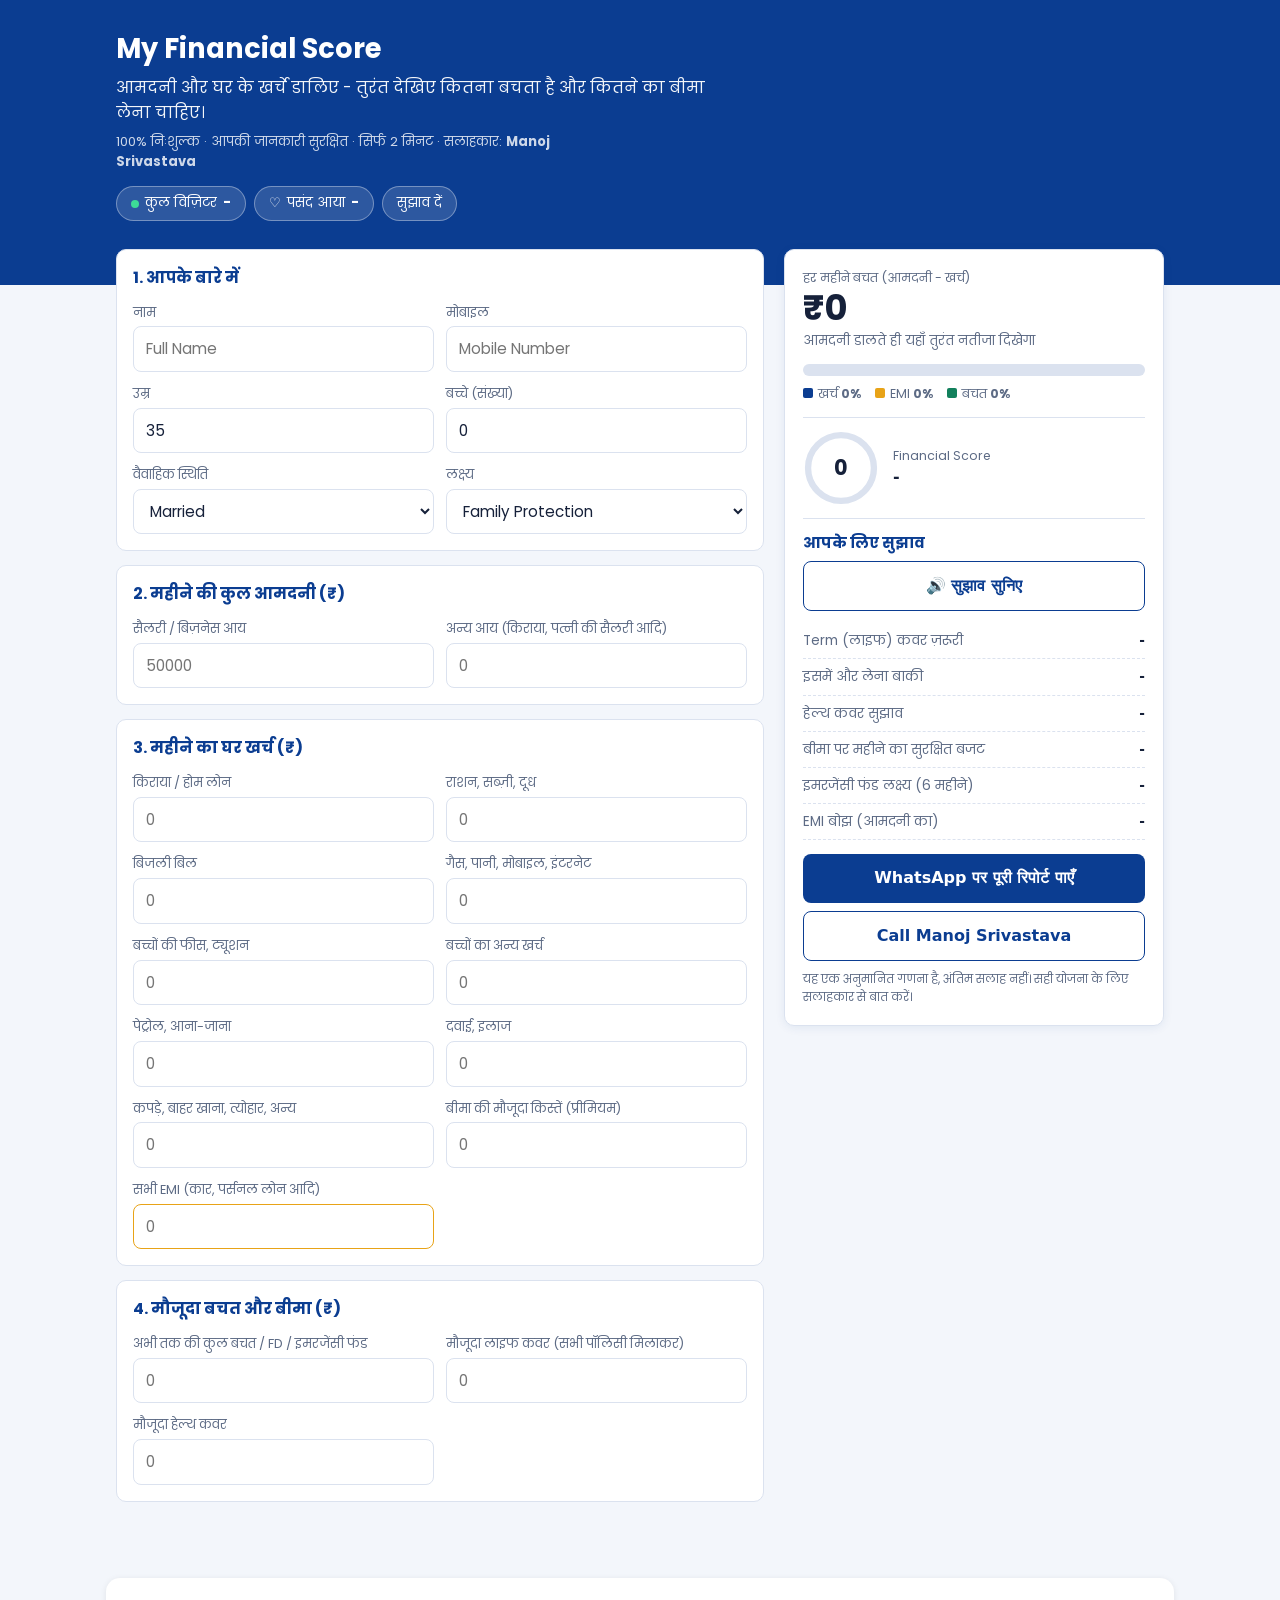
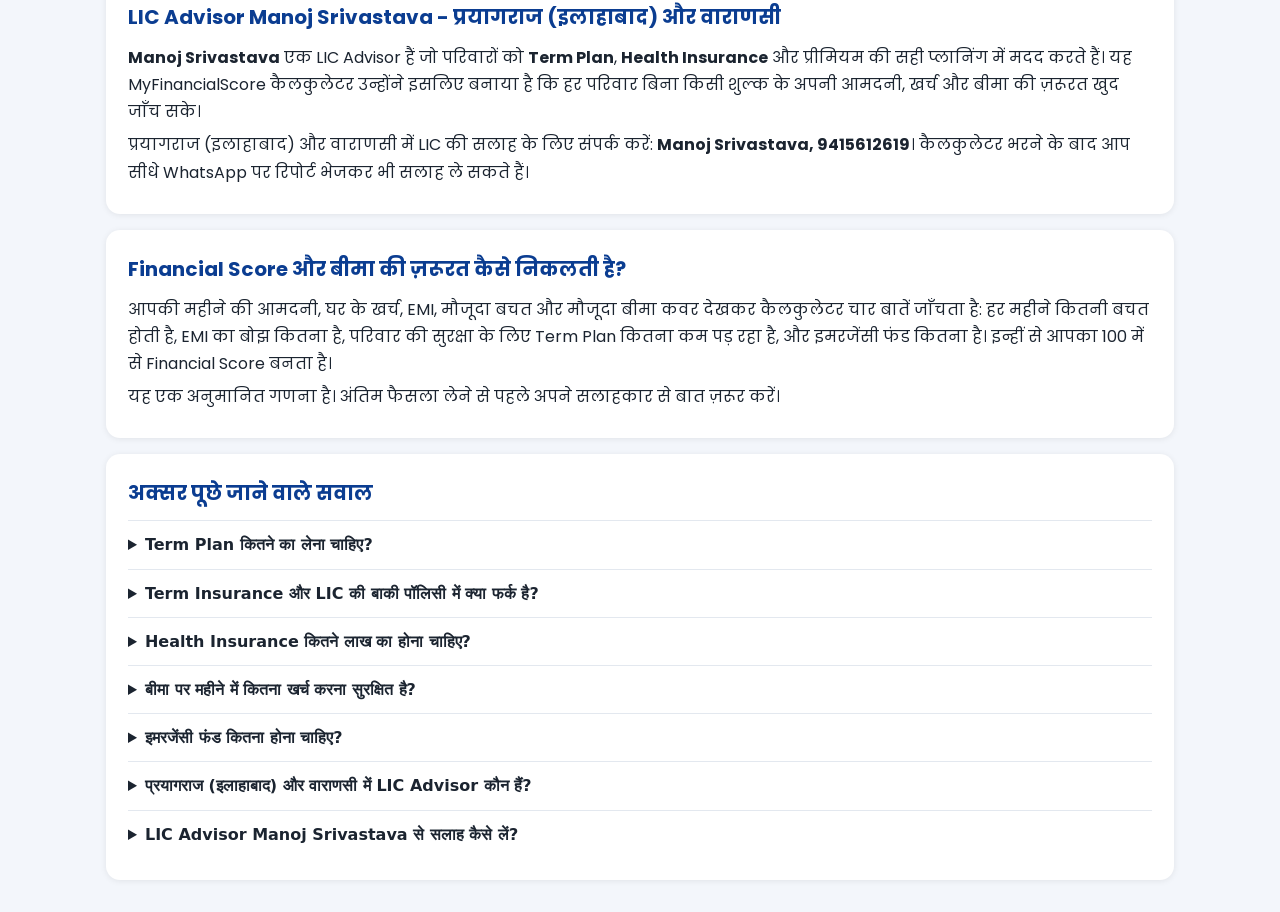
==== commit 3ad0d670: "Update index.html" ====
--- a/index.html
+++ b/index.html
@@ -10,9 +10,9 @@
 <!-- End Google Tag Manager -->
 <meta charset="UTF-8">
 <meta name="viewport" content="width=device-width, initial-scale=1.0">
-<title>Family Budget &amp; Insurance Calculator | MyFinancialScore | Free Financial Score</title>
-<meta name="description" content="Free family budget and insurance calculator. Enter income and monthly expenses to instantly see your savings, financial score and how much insurance cover you need.">
-<meta name="keywords" content="Financial Score Calculator, Family Budget Calculator, Insurance Calculator, Term Insurance Cover, LIC Advisor, Manoj Srivastava, MyFinancialScore">
+<title>LIC Advisor in Prayagraj &amp; Varanasi - Manoj Srivastava | Term Plan &amp; Health Insurance Calculator</title>
+<meta name="description" content="प्रयागराज (इलाहाबाद) और वाराणसी के LIC Advisor Manoj Srivastava का फ्री फैमिली बजट और इंश्योरेंस कैलकुलेटर। जानिए कितना Term Plan और Health Insurance लेना चाहिए। संपर्क: 9415612619">
+<meta name="keywords" content="LIC Advisor Prayagraj, LIC Advisor Allahabad, LIC Advisor Varanasi, Manoj Srivastava, Term Insurance Calculator, Family Budget Calculator, MyFinancialScore">
 <meta name="author" content="Manoj Srivastava">
 <meta name="robots" content="index,follow">
 <link rel="canonical" href="https://manojkumarsrivastava.github.io/MyFinancialScore/">
@@ -20,7 +20,7 @@
 <link rel="apple-touch-icon" href="favicon-192.png">
 <link rel="manifest" href="manifest.json">
 <meta name="theme-color" content="#0B3D91">
-<meta property="og:title" content="MyFinancialScore | Family Budget &amp; Insurance Calculator">
+<meta property="og:title" content="LIC Advisor in Prayagraj &amp; Varanasi - Manoj Srivastava | Insurance Calculator">
 <meta property="og:description" content="आमदनी और खर्चे डालिए - तुरंत जानिए कितना बचता है और कितने का बीमा लेना चाहिए।">
 <meta property="og:image" content="https://manojkumarsrivastava.github.io/MyFinancialScore/preview.jpg">
 <meta property="og:url" content="https://manojkumarsrivastava.github.io/MyFinancialScore/">
@@ -36,6 +36,86 @@
 <script type="application/ld+json">
 {"@context":"https://schema.org","@type":"WebSite","name":"MyFinancialScore","url":"https://manojkumarsrivastava.github.io/MyFinancialScore/","description":"Family budget and insurance calculator with instant financial score.","publisher":{"@type":"Person","name":"Manoj Srivastava"}}
 </script>
+<script type="application/ld+json">
+{
+  "@context": "https://schema.org",
+  "@type": "FAQPage",
+  "mainEntity": [
+    {
+      "@type": "Question",
+      "name": "Term Plan कितने का लेना चाहिए?",
+      "acceptedAnswer": {
+        "@type": "Answer",
+        "text": "आम तौर पर सालाना आमदनी का 10 से 15 गुना कवर लिया जाता है। उम्र कम हो और बच्चे हों तो कवर ज़्यादा रखा जाता है। अपने हिसाब से अनुमान जानने के लिए MyFinancialScore कैलकुलेटर इस्तेमाल करें।"
+      }
+    },
+    {
+      "@type": "Question",
+      "name": "Term Insurance और LIC की बाकी पॉलिसी में क्या फर्क है?",
+      "acceptedAnswer": {
+        "@type": "Answer",
+        "text": "Term Plan सिर्फ जीवन सुरक्षा देता है और प्रीमियम कम होता है। बचत या मनी-बैक वाली पॉलिसियों में प्रीमियम ज़्यादा होता है क्योंकि उनमें बचत का हिस्सा भी जुड़ा होता है। सही चुनाव आपकी ज़रूरत और बजट पर निर्भर करता है।"
+      }
+    },
+    {
+      "@type": "Question",
+      "name": "Health Insurance कितने लाख का होना चाहिए?",
+      "acceptedAnswer": {
+        "@type": "Answer",
+        "text": "परिवार के लिए आम तौर पर 10 लाख या उससे ज़्यादा का Family Floater देखा जाता है। अकेले व्यक्ति के लिए 5 लाख से शुरू कर सकते हैं। शहर और परिवार के सदस्यों की संख्या के हिसाब से इसमें बदलाव होता है।"
+      }
+    },
+    {
+      "@type": "Question",
+      "name": "बीमा पर महीने में कितना खर्च करना सुरक्षित है?",
+      "acceptedAnswer": {
+        "@type": "Answer",
+        "text": "एक सामान्य नियम है कि बीमा का कुल प्रीमियम आमदनी के 10 से 15 प्रतिशत के अंदर रखा जाए। आपके खर्च और EMI के हिसाब से सही रकम कैलकुलेटर में दिख जाती है।"
+      }
+    },
+    {
+      "@type": "Question",
+      "name": "इमरजेंसी फंड कितना होना चाहिए?",
+      "acceptedAnswer": {
+        "@type": "Answer",
+        "text": "कम से कम 6 महीने के घर खर्च के बराबर रकम अलग से जमा रखनी चाहिए, ताकि नौकरी, बीमारी या किसी और संकट में EMI और बाकी खर्च चलते रहें।"
+      }
+    },
+    {
+      "@type": "Question",
+      "name": "प्रयागराज (इलाहाबाद) और वाराणसी में LIC Advisor कौन हैं?",
+      "acceptedAnswer": {
+        "@type": "Answer",
+        "text": "Manoj Srivastava प्रयागराज (इलाहाबाद) और वाराणसी में LIC Advisor के रूप में परिवारों को Term Plan और Health Insurance की सलाह देते हैं। संपर्क नंबर: 9415612619।"
+      }
+    },
+    {
+      "@type": "Question",
+      "name": "LIC Advisor Manoj Srivastava से सलाह कैसे लें?",
+      "acceptedAnswer": {
+        "@type": "Answer",
+        "text": "कैलकुलेटर भरने के बाद 'WhatsApp पर पूरी रिपोर्ट पाएँ' बटन दबाइए। आपकी जानकारी सीधे Manoj Srivastava तक पहुँच जाएगी और वे आपसे संपर्क करेंगे।"
+      }
+    }
+  ]
+}
+</script>
+<script type="application/ld+json">
+{
+  "@context": "https://schema.org",
+  "@type": "InsuranceAgency",
+  "name": "Manoj Srivastava - LIC Advisor",
+  "url": "https://manojkumarsrivastava.github.io/MyFinancialScore/",
+  "telephone": "+919415612619",
+  "description": "LIC Advisor in Prayagraj (Allahabad) and Varanasi - Term Plan, Health Insurance और फैमिली फाइनेंशियल प्लानिंग सलाह।",
+  "areaServed": [
+    {"@type": "City", "name": "Prayagraj"},
+    {"@type": "City", "name": "Allahabad"},
+    {"@type": "City", "name": "Varanasi"}
+  ],
+  "founder": {"@type": "Person", "name": "Manoj Srivastava", "jobTitle": "LIC Advisor"}
+}
+</script>
 </head>
 <body>
 <noscript><iframe src="https://www.googletagmanager.com/ns.html?id=GTM-PJG57GTJ" height="0" width="0" style="display:none;visibility:hidden"></iframe></noscript>
@@ -151,12 +231,46 @@
   </aside>
 </main>
 
+<style>
+.seo{max-width:1100px;margin:32px auto;padding:0 16px;font-family:Poppins,system-ui,sans-serif;color:#1b2430;line-height:1.7}
+.seo section{background:#fff;border-radius:14px;padding:22px;margin-bottom:16px;box-shadow:0 1px 6px rgba(0,0,0,.08)}
+.seo h2{margin:0 0 10px;font-size:1.25rem;color:#0B3D91}
+.seo p{margin:6px 0}
+.seo details{border-top:1px solid #e3e8ef;padding:10px 0}
+.seo summary{cursor:pointer;font-weight:600}
+</style>
+
+<div class="seo">
+  <section id="about-advisor">
+    <h2>LIC Advisor Manoj Srivastava - प्रयागराज (इलाहाबाद) और वाराणसी</h2>
+    <p><b>Manoj Srivastava</b> एक LIC Advisor हैं जो परिवारों को <b>Term Plan</b>, <b>Health Insurance</b> और प्रीमियम की सही प्लानिंग में मदद करते हैं। यह MyFinancialScore कैलकुलेटर उन्होंने इसलिए बनाया है कि हर परिवार बिना किसी शुल्क के अपनी आमदनी, खर्च और बीमा की ज़रूरत खुद जाँच सके।</p>
+    <p>प्रयागराज (इलाहाबाद) और वाराणसी में LIC की सलाह के लिए संपर्क करें: <b>Manoj Srivastava, 9415612619</b>। कैलकुलेटर भरने के बाद आप सीधे WhatsApp पर रिपोर्ट भेजकर भी सलाह ले सकते हैं।</p>
+  </section>
+
+  <section id="how-it-works">
+    <h2>Financial Score और बीमा की ज़रूरत कैसे निकलती है?</h2>
+    <p>आपकी महीने की आमदनी, घर के खर्च, EMI, मौजूदा बचत और मौजूदा बीमा कवर देखकर कैलकुलेटर चार बातें जाँचता है: हर महीने कितनी बचत होती है, EMI का बोझ कितना है, परिवार की सुरक्षा के लिए Term Plan कितना कम पड़ रहा है, और इमरजेंसी फंड कितना है। इन्हीं से आपका 100 में से Financial Score बनता है।</p>
+    <p>यह एक अनुमानित गणना है। अंतिम फैसला लेने से पहले अपने सलाहकार से बात ज़रूर करें।</p>
+  </section>
+
+  <section id="faq">
+    <h2>अक्सर पूछे जाने वाले सवाल</h2>
+    <details><summary>Term Plan कितने का लेना चाहिए?</summary><p>आम तौर पर सालाना आमदनी का 10 से 15 गुना कवर लिया जाता है। उम्र कम हो और बच्चे हों तो कवर ज़्यादा रखा जाता है। अपने हिसाब से अनुमान जानने के लिए ऊपर कैलकुलेटर इस्तेमाल करें।</p></details>
+    <details><summary>Term Insurance और LIC की बाकी पॉलिसी में क्या फर्क है?</summary><p>Term Plan सिर्फ जीवन सुरक्षा देता है और प्रीमियम कम होता है। बचत या मनी-बैक वाली पॉलिसियों में प्रीमियम ज़्यादा होता है क्योंकि उनमें बचत का हिस्सा भी जुड़ा होता है। सही चुनाव आपकी ज़रूरत और बजट पर निर्भर करता है।</p></details>
+    <details><summary>Health Insurance कितने लाख का होना चाहिए?</summary><p>परिवार के लिए आम तौर पर 10 लाख या उससे ज़्यादा का Family Floater देखा जाता है। अकेले व्यक्ति के लिए 5 लाख से शुरू कर सकते हैं। शहर और परिवार के सदस्यों की संख्या के हिसाब से इसमें बदलाव होता है।</p></details>
+    <details><summary>बीमा पर महीने में कितना खर्च करना सुरक्षित है?</summary><p>एक सामान्य नियम है कि बीमा का कुल प्रीमियम आमदनी के 10 से 15 प्रतिशत के अंदर रखा जाए। आपके खर्च और EMI के हिसाब से सही रकम कैलकुलेटर में दिख जाती है।</p></details>
+    <details><summary>इमरजेंसी फंड कितना होना चाहिए?</summary><p>कम से कम 6 महीने के घर खर्च के बराबर रकम अलग से जमा रखनी चाहिए, ताकि नौकरी, बीमारी या किसी और संकट में EMI और बाकी खर्च चलते रहें।</p></details>
+    <details><summary>प्रयागराज (इलाहाबाद) और वाराणसी में LIC Advisor कौन हैं?</summary><p>Manoj Srivastava प्रयागराज (इलाहाबाद) और वाराणसी में LIC Advisor के रूप में परिवारों को Term Plan और Health Insurance की सलाह देते हैं। संपर्क नंबर: 9415612619।</p></details>
+    <details><summary>LIC Advisor Manoj Srivastava से सलाह कैसे लें?</summary><p>कैलकुलेटर भरने के बाद "WhatsApp पर पूरी रिपोर्ट पाएँ" बटन दबाइए। आपकी जानकारी सीधे Manoj Srivastava तक पहुँच जाएगी और वे आपसे संपर्क करेंगे।</p></details>
+  </section>
+</div>
+
 <script src="script.js"></script>
 <script>
 (function(){
   var b=document.getElementById('speakBtn');
   if(!b)return;
-  if(!('speechSynthesis' in window)){b.style.display='none';return;}
+  
   function t(id){var e=document.getElementById(id);return e?e.textContent.trim():'';}
   function build(){
     var p=[];
@@ -168,6 +282,7 @@
     return p.join(' ').replace(/₹/g,'रुपये ').replace(/%/g,' प्रतिशत').replace(/EMI/g,'ईएमआई');
   }
   b.addEventListener('click',function(){
+    if(!('speechSynthesis' in window)){alert('इस ब्राउज़र में बोलने की सुविधा नहीं है। कृपया Chrome में खोलिए।');return;}
     var ss=window.speechSynthesis;
     if(ss.speaking){ss.cancel();b.textContent='🔊 सुझाव सुनिए';return;}
     var u=new SpeechSynthesisUtterance(build());
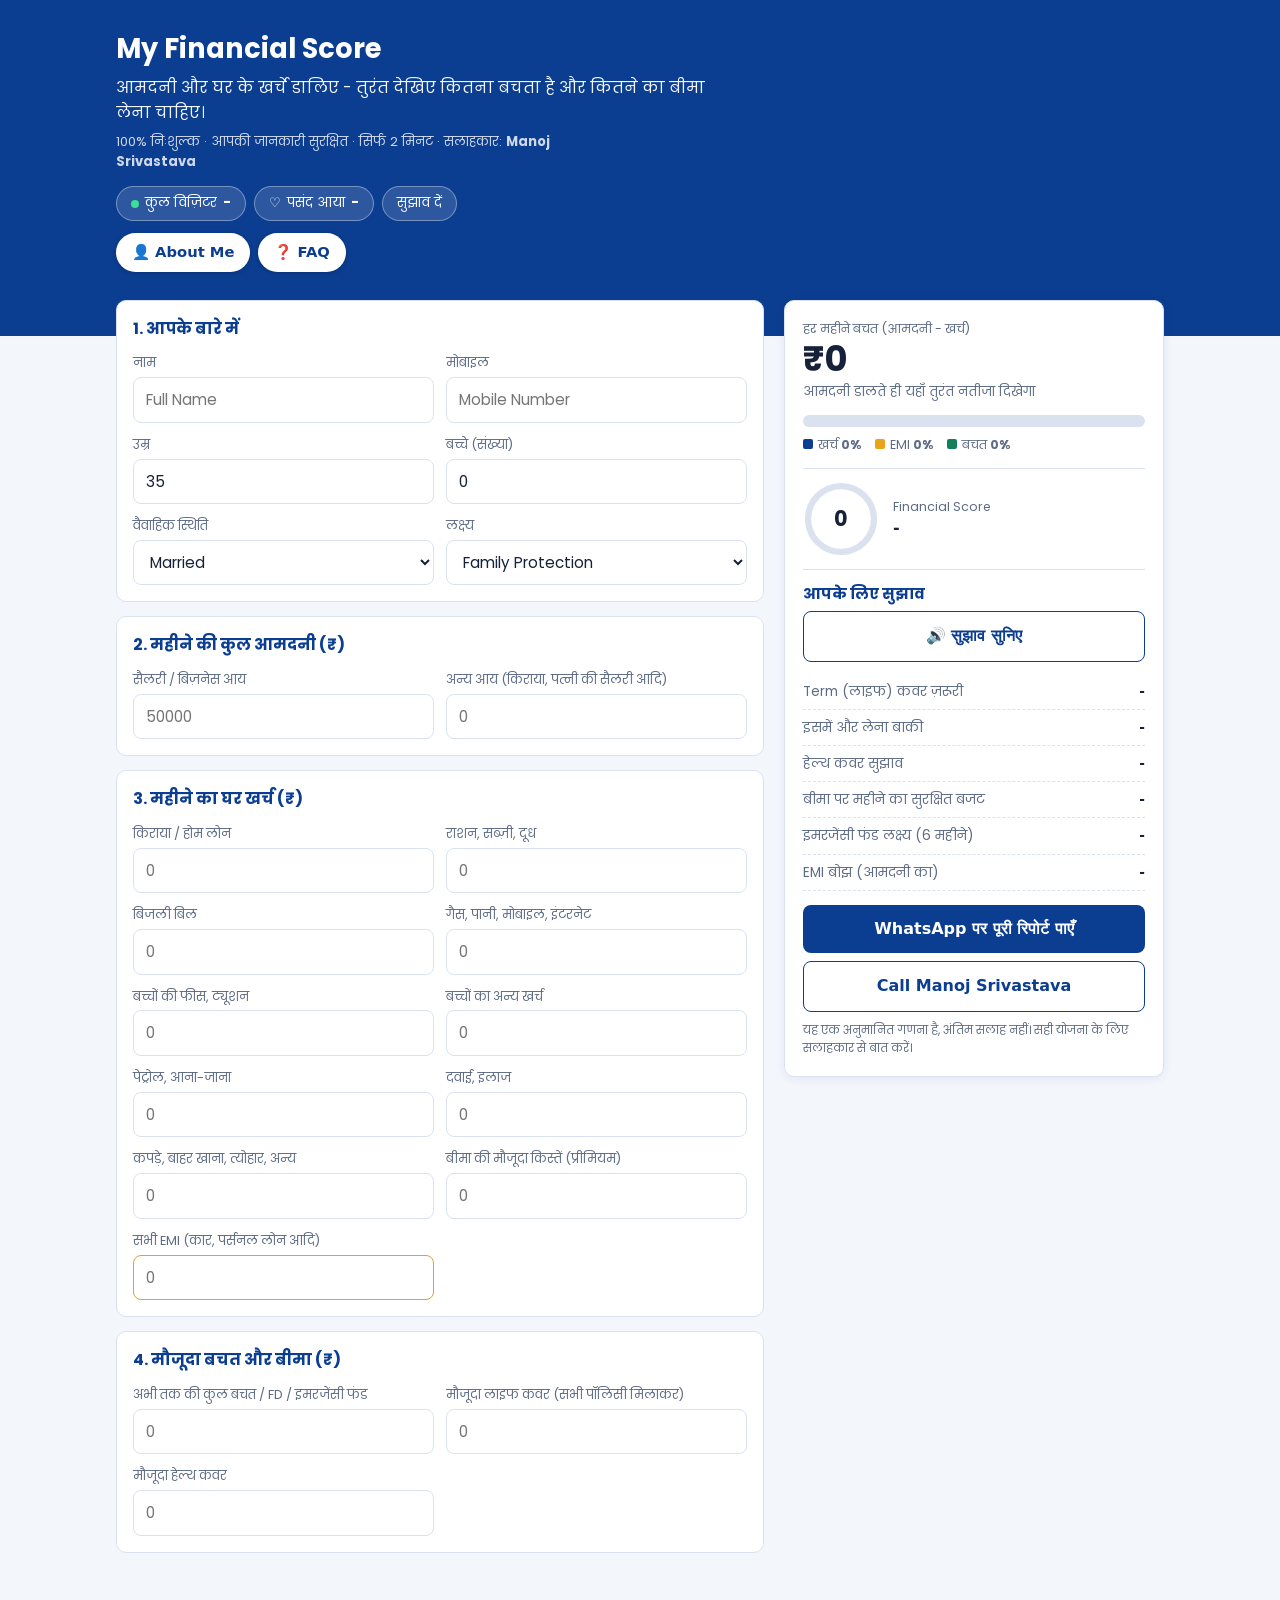
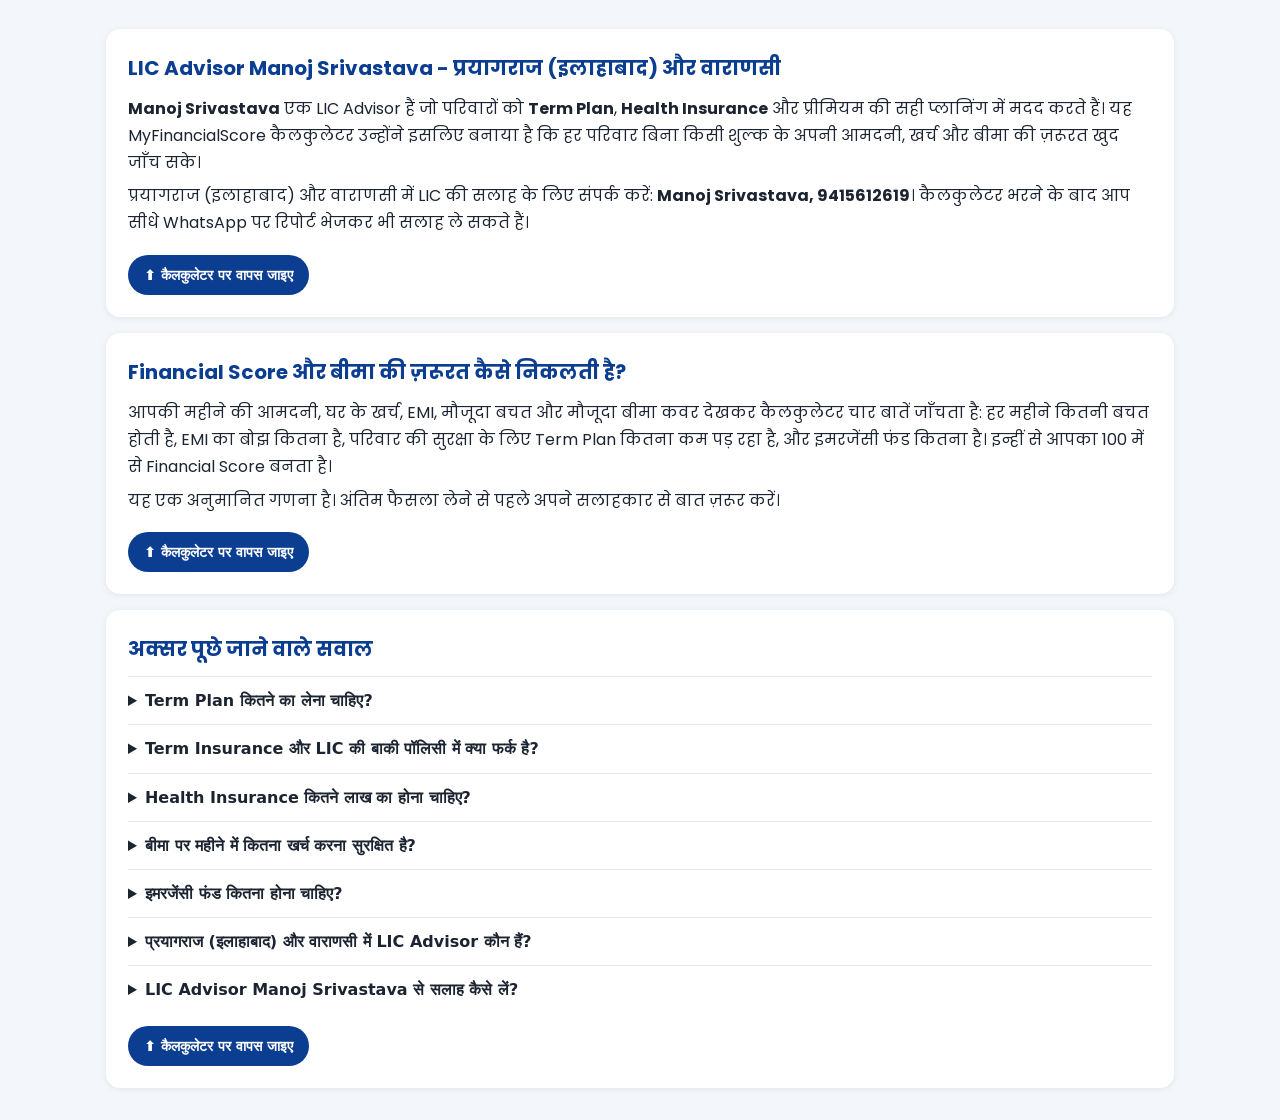
==== commit a8a0ce44: "Update index.html" ====
--- a/index.html
+++ b/index.html
@@ -116,6 +116,15 @@
   "founder": {"@type": "Person", "name": "Manoj Srivastava", "jobTitle": "LIC Advisor"}
 }
 </script>
+<style>
+html{scroll-behavior:smooth}
+.secnav{display:flex;flex-wrap:wrap;gap:8px;margin-top:12px}
+.navbtn{display:inline-block;padding:8px 16px;border-radius:999px;background:#fff;color:#0B3D91;font-weight:600;font-size:.92rem;text-decoration:none;box-shadow:0 1px 4px rgba(0,0,0,.2)}
+.navbtn:active{transform:scale(.97)}
+#calc,#about-advisor,#how-it-works,#faq{scroll-margin-top:12px}
+.backbtn{display:inline-block;margin-top:12px;padding:8px 16px;border-radius:999px;background:#0B3D91;color:#fff;font-weight:600;font-size:.9rem;text-decoration:none}
+#toCalc{position:fixed;right:14px;bottom:18px;z-index:50;display:none;padding:10px 16px;border:0;border-radius:999px;background:#0B3D91;color:#fff;font-weight:600;font-size:.9rem;box-shadow:0 2px 10px rgba(0,0,0,.3);cursor:pointer}
+</style>
 </head>
 <body>
 <noscript><iframe src="https://www.googletagmanager.com/ns.html?id=GTM-PJG57GTJ" height="0" width="0" style="display:none;visibility:hidden"></iframe></noscript>
@@ -130,6 +139,10 @@
       <button type="button" class="pill like" id="likeBtn" aria-pressed="false"><span id="likeIcon">♡</span> पसंद आया <b id="likeCount">-</b></button>
       <button type="button" class="pill" id="sugBtn" aria-expanded="false" aria-controls="sugBox">सुझाव दें</button>
     </div>
+    <nav class="secnav" aria-label="जानकारी">
+      <a class="navbtn" href="#about-advisor">👤 About Me</a>
+      <a class="navbtn" href="#faq">❓ FAQ</a>
+    </nav>
     <div class="sug" id="sugBox" hidden>
       <textarea id="sugText" rows="3" placeholder="आपका सुझाव या सुधार की बात लिखिए..."></textarea>
       <button type="button" class="btn" id="sugSend">WhatsApp पर सुझाव भेजें</button>
@@ -137,7 +150,7 @@
   </div>
 </header>
 
-<main class="wrap grid">
+<main class="wrap grid" id="calc">
   <section class="inputs" aria-label="Calculator">
 
     <div class="card">
@@ -245,12 +258,14 @@
     <h2>LIC Advisor Manoj Srivastava - प्रयागराज (इलाहाबाद) और वाराणसी</h2>
     <p><b>Manoj Srivastava</b> एक LIC Advisor हैं जो परिवारों को <b>Term Plan</b>, <b>Health Insurance</b> और प्रीमियम की सही प्लानिंग में मदद करते हैं। यह MyFinancialScore कैलकुलेटर उन्होंने इसलिए बनाया है कि हर परिवार बिना किसी शुल्क के अपनी आमदनी, खर्च और बीमा की ज़रूरत खुद जाँच सके।</p>
     <p>प्रयागराज (इलाहाबाद) और वाराणसी में LIC की सलाह के लिए संपर्क करें: <b>Manoj Srivastava, 9415612619</b>। कैलकुलेटर भरने के बाद आप सीधे WhatsApp पर रिपोर्ट भेजकर भी सलाह ले सकते हैं।</p>
+    <a class="backbtn" href="#calc">⬆ कैलकुलेटर पर वापस जाइए</a>
   </section>
 
   <section id="how-it-works">
     <h2>Financial Score और बीमा की ज़रूरत कैसे निकलती है?</h2>
     <p>आपकी महीने की आमदनी, घर के खर्च, EMI, मौजूदा बचत और मौजूदा बीमा कवर देखकर कैलकुलेटर चार बातें जाँचता है: हर महीने कितनी बचत होती है, EMI का बोझ कितना है, परिवार की सुरक्षा के लिए Term Plan कितना कम पड़ रहा है, और इमरजेंसी फंड कितना है। इन्हीं से आपका 100 में से Financial Score बनता है।</p>
     <p>यह एक अनुमानित गणना है। अंतिम फैसला लेने से पहले अपने सलाहकार से बात ज़रूर करें।</p>
+    <a class="backbtn" href="#calc">⬆ कैलकुलेटर पर वापस जाइए</a>
   </section>
 
   <section id="faq">
@@ -262,6 +277,7 @@
     <details><summary>इमरजेंसी फंड कितना होना चाहिए?</summary><p>कम से कम 6 महीने के घर खर्च के बराबर रकम अलग से जमा रखनी चाहिए, ताकि नौकरी, बीमारी या किसी और संकट में EMI और बाकी खर्च चलते रहें।</p></details>
     <details><summary>प्रयागराज (इलाहाबाद) और वाराणसी में LIC Advisor कौन हैं?</summary><p>Manoj Srivastava प्रयागराज (इलाहाबाद) और वाराणसी में LIC Advisor के रूप में परिवारों को Term Plan और Health Insurance की सलाह देते हैं। संपर्क नंबर: 9415612619।</p></details>
     <details><summary>LIC Advisor Manoj Srivastava से सलाह कैसे लें?</summary><p>कैलकुलेटर भरने के बाद "WhatsApp पर पूरी रिपोर्ट पाएँ" बटन दबाइए। आपकी जानकारी सीधे Manoj Srivastava तक पहुँच जाएगी और वे आपसे संपर्क करेंगे।</p></details>
+    <a class="backbtn" href="#calc">⬆ कैलकुलेटर पर वापस जाइए</a>
   </section>
 </div>
 
@@ -295,5 +311,15 @@
   });
 })();
 </script>
+<button type="button" id="toCalc" aria-label="कैलकुलेटर पर वापस जाइए">⬆ कैलकुलेटर</button>
+<script>
+(function(){
+  var b=document.getElementById('toCalc'),c=document.getElementById('calc');
+  if(!b||!c)return;
+  function chk(){var r=c.getBoundingClientRect();b.style.display=(r.bottom<0)?'block':'none';}
+  window.addEventListener('scroll',chk,{passive:true});chk();
+  b.addEventListener('click',function(){c.scrollIntoView({behavior:'smooth',block:'start'});});
+})();
+</script>
 </body>
 </html>
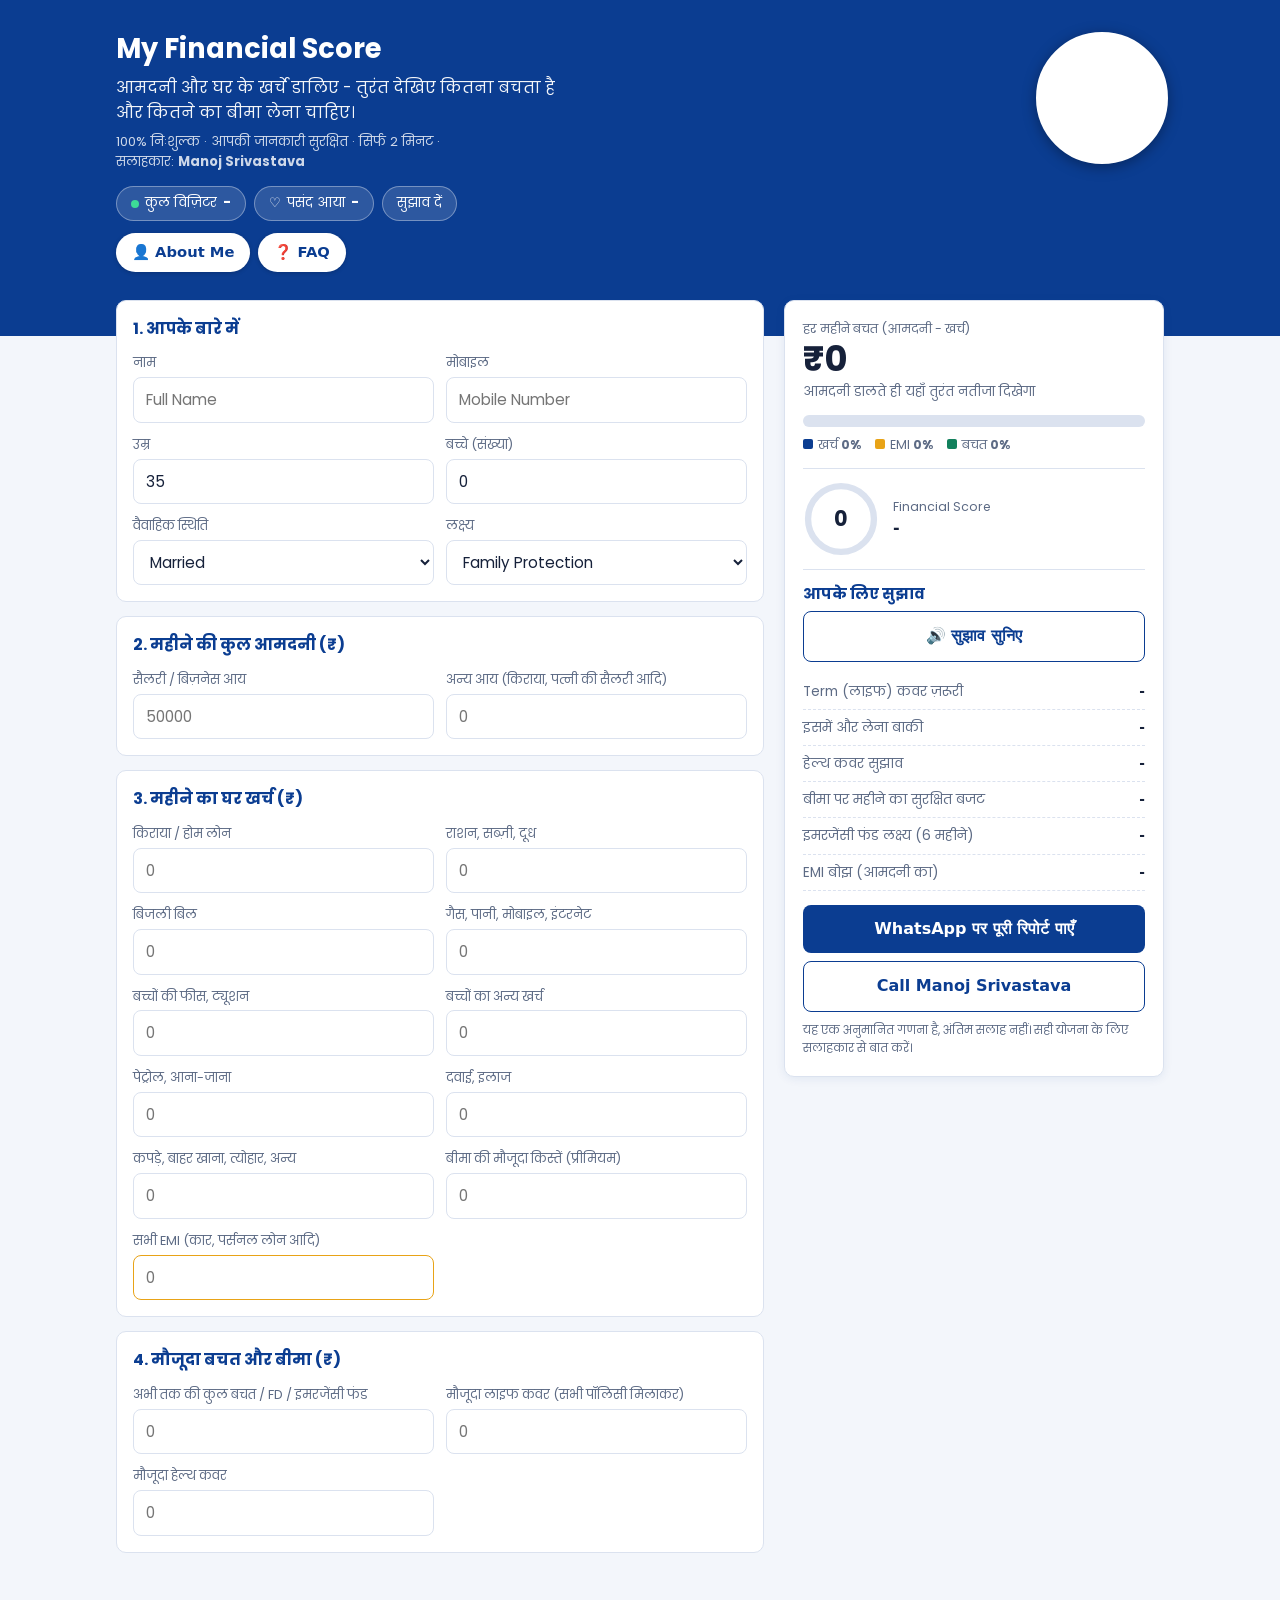
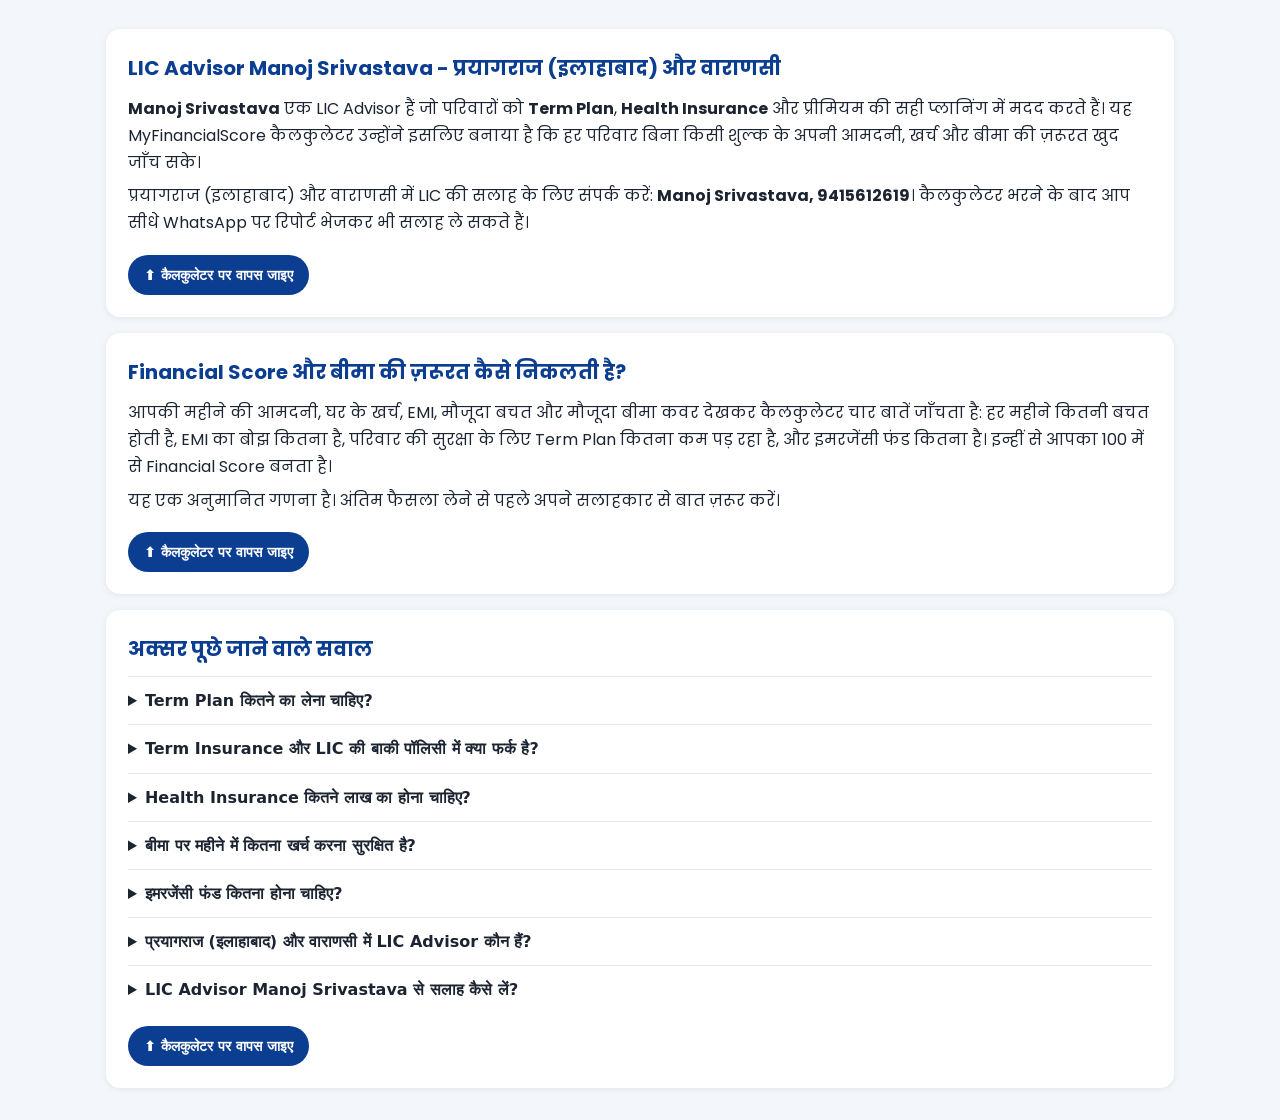
==== commit 1bee4a72: "Update index.html" ====
--- a/index.html
+++ b/index.html
@@ -107,6 +107,7 @@
   "name": "Manoj Srivastava - LIC Advisor",
   "url": "https://manojkumarsrivastava.github.io/MyFinancialScore/",
   "telephone": "+919415612619",
+  "image": "https://manojkumarsrivastava.github.io/MyFinancialScore/advisor.jpg",
   "description": "LIC Advisor in Prayagraj (Allahabad) and Varanasi - Term Plan, Health Insurance और फैमिली फाइनेंशियल प्लानिंग सलाह।",
   "areaServed": [
     {"@type": "City", "name": "Prayagraj"},
@@ -118,6 +119,13 @@
 </script>
 <style>
 html{scroll-behavior:smooth}
+.top .wrap{position:relative}
+.advisor-photo{position:absolute;top:4px;right:12px;width:132px;height:132px;border-radius:50%;object-fit:cover;border:4px solid #fff;box-shadow:0 3px 14px rgba(0,0,0,.35);background:#fff}
+.top .wrap>h1,.top .wrap>p{padding-right:150px}
+@media (max-width:600px){
+  .advisor-photo{width:80px;height:80px;border-width:3px;top:2px}
+  .top .wrap>h1,.top .wrap>p{padding-right:94px}
+}
 .secnav{display:flex;flex-wrap:wrap;gap:8px;margin-top:12px}
 .navbtn{display:inline-block;padding:8px 16px;border-radius:999px;background:#fff;color:#0B3D91;font-weight:600;font-size:.92rem;text-decoration:none;box-shadow:0 1px 4px rgba(0,0,0,.2)}
 .navbtn:active{transform:scale(.97)}
@@ -131,6 +139,7 @@
 
 <header class="top">
   <div class="wrap">
+    <img class="advisor-photo" src="advisor.jpg" width="132" height="132" alt="LIC Advisor Manoj Srivastava, प्रयागराज और वाराणसी">
     <h1>My Financial Score</h1>
     <p>आमदनी और घर के खर्चे डालिए - तुरंत देखिए कितना बचता है और कितने का बीमा लेना चाहिए।</p>
     <p class="trust">100% निःशुल्क · आपकी जानकारी सुरक्षित · सिर्फ 2 मिनट · सलाहकार: <b id="advisorHeroName">Manoj Srivastava</b></p>
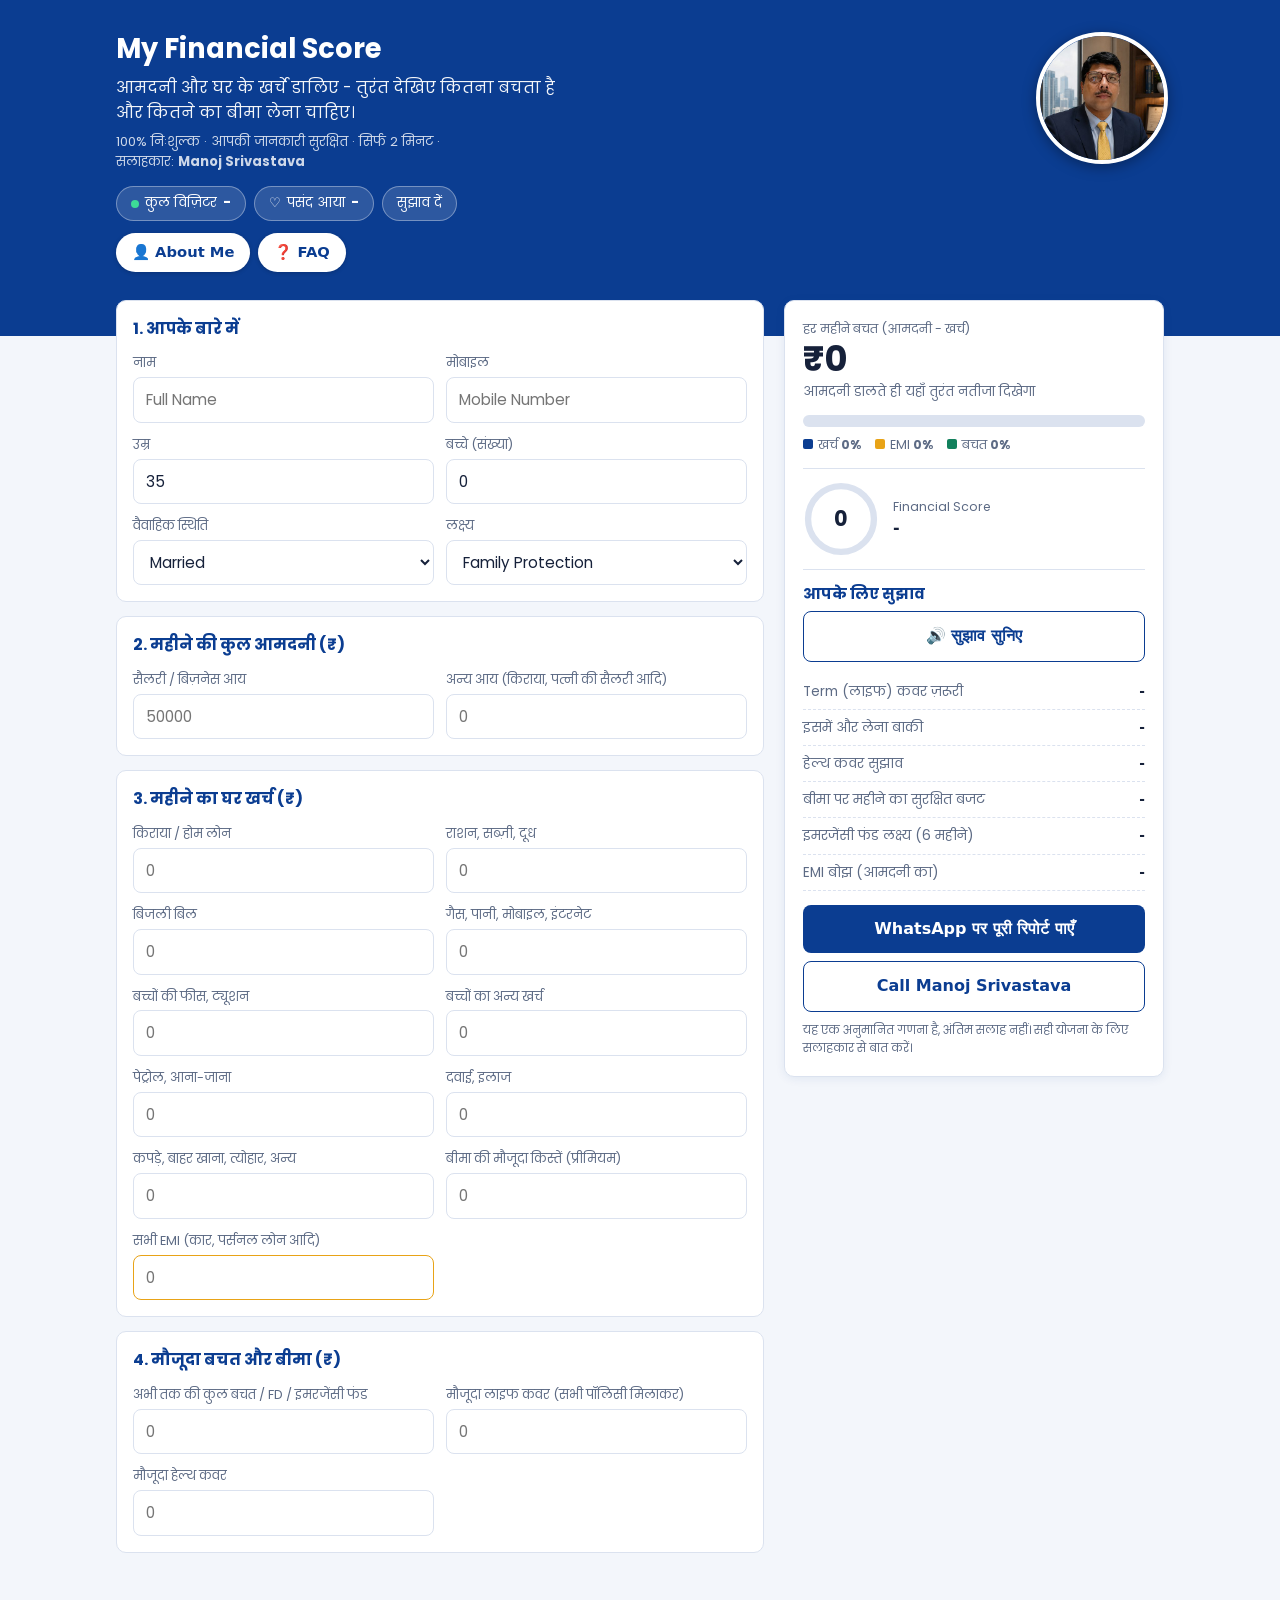
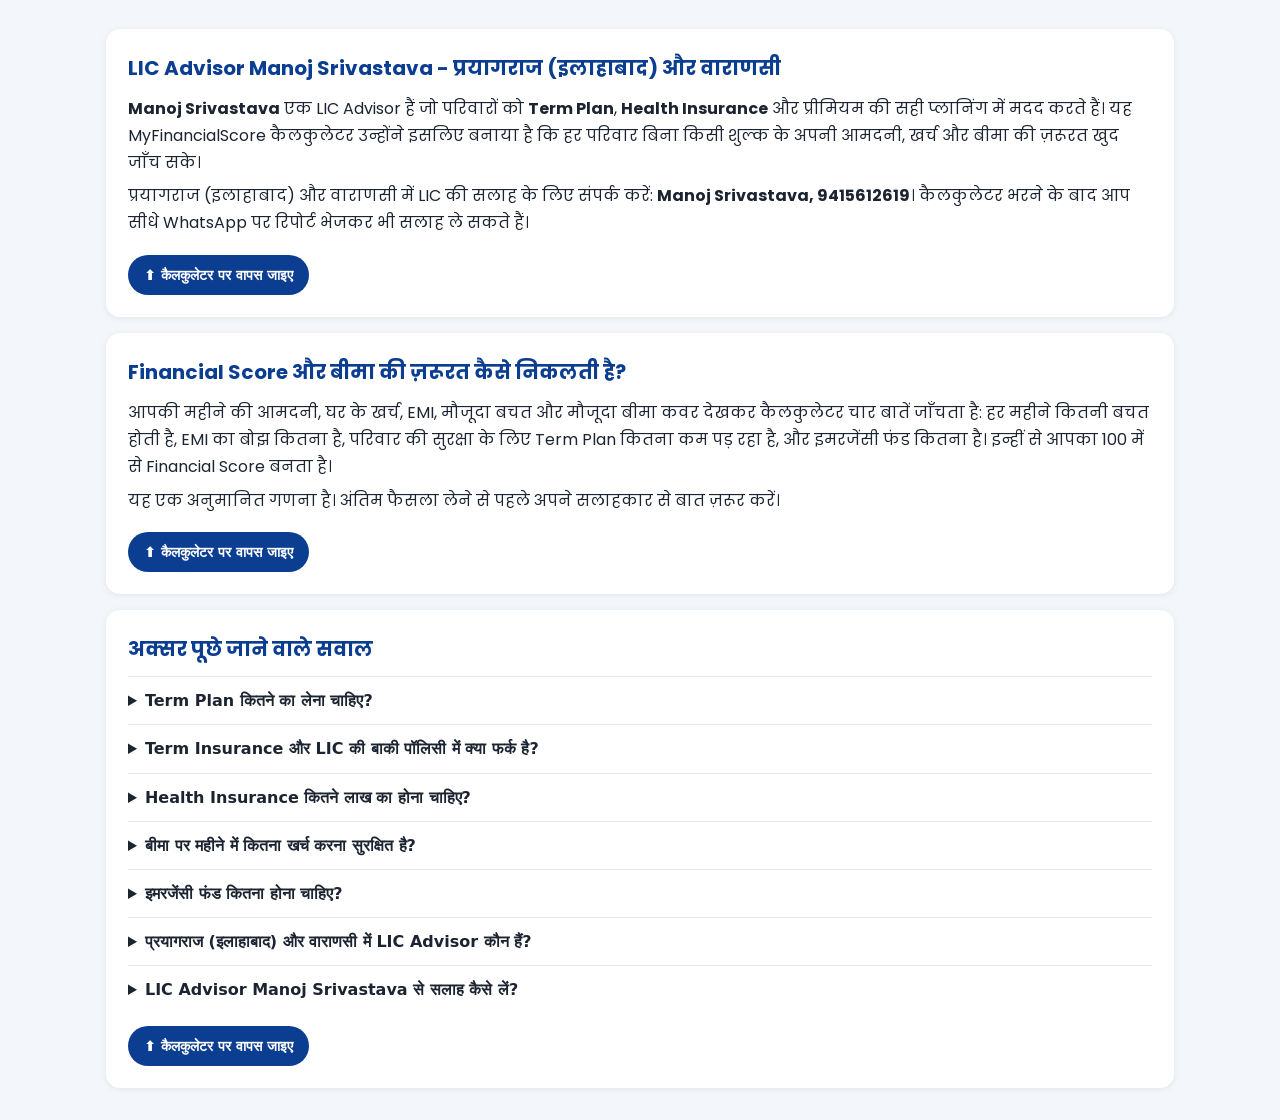
==== commit 9d7973a6: "Update index.html" ====
--- a/index.html
+++ b/index.html
@@ -144,7 +144,7 @@
     <p>आमदनी और घर के खर्चे डालिए - तुरंत देखिए कितना बचता है और कितने का बीमा लेना चाहिए।</p>
     <p class="trust">100% निःशुल्क · आपकी जानकारी सुरक्षित · सिर्फ 2 मिनट · सलाहकार: <b id="advisorHeroName">Manoj Srivastava</b></p>
     <div class="stats">
-      <span class="pill" title="कुल विज़िटर"><i class="dot"></i>कुल विज़िटर <b id="visitCount">-</b></span>
+      <span class="pill" title="कुल विज़िटर:"><i class="dot"></i>कुल विज़िटर <b id="visitCount">-</b></span>
       <button type="button" class="pill like" id="likeBtn" aria-pressed="false"><span id="likeIcon">♡</span> पसंद आया <b id="likeCount">-</b></button>
       <button type="button" class="pill" id="sugBtn" aria-expanded="false" aria-controls="sugBox">सुझाव दें</button>
     </div>
